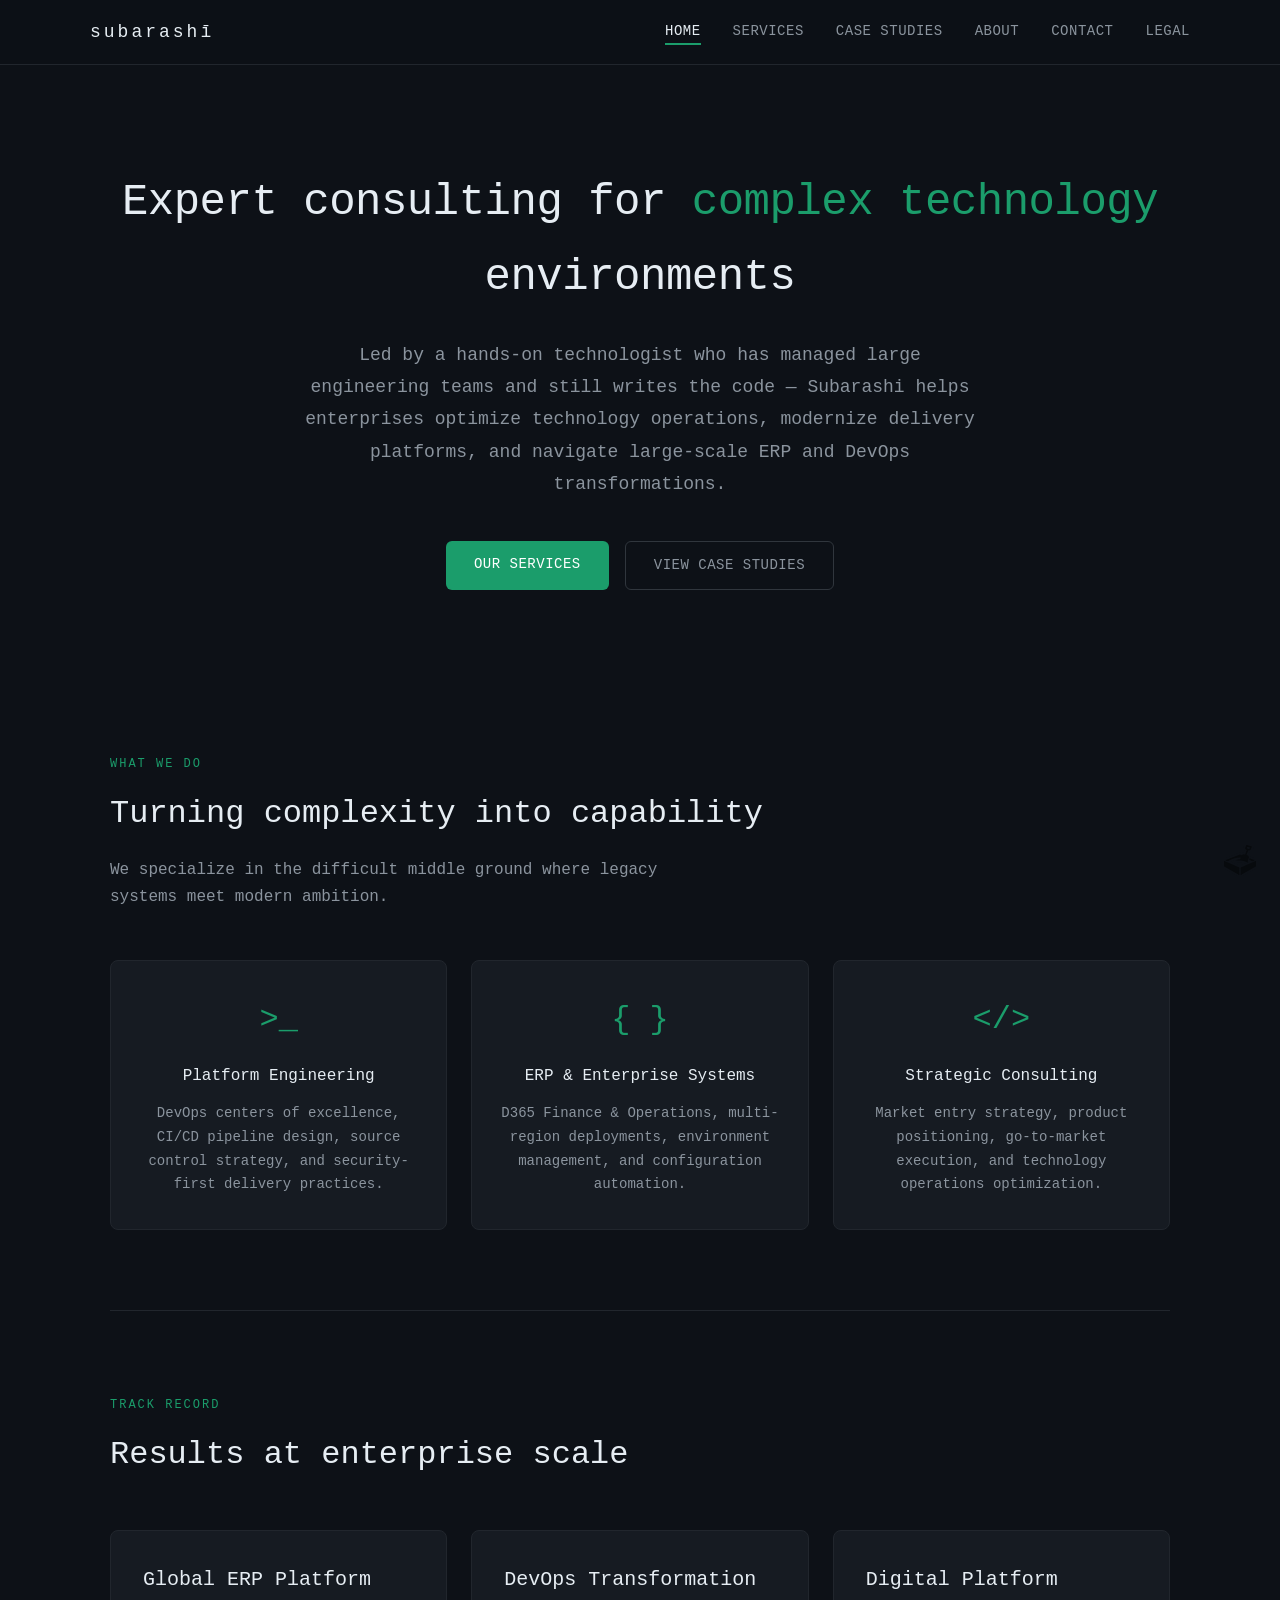
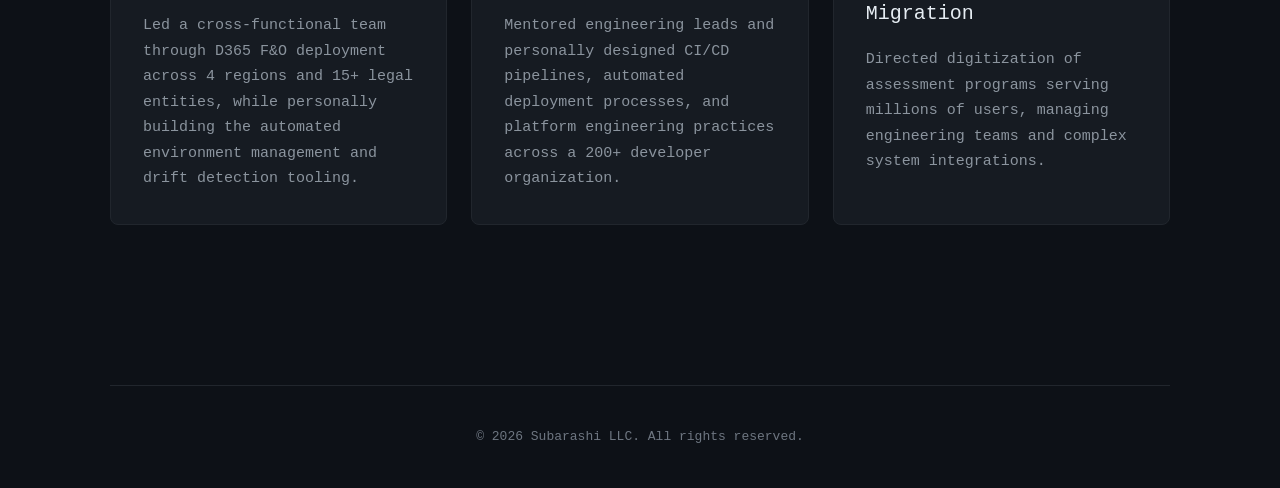
==== index.html @ 3ed447c4 "Replace logo image with text wordmark in nav Logo removed; nav now shows 'subarashī' as a styled tex" ====
<!DOCTYPE html>
<html lang="en">
<head>
    <!-- Google tag (gtag.js) -->
    <script async src="https://www.googletagmanager.com/gtag/js?id=G-M8PHJ1F2ZN"></script>
    <script>
        window.dataLayer = window.dataLayer || [];
        function gtag(){dataLayer.push(arguments);}
        gtag('js', new Date());
        gtag('config', 'G-M8PHJ1F2ZN');
    </script>
    <meta charset="UTF-8">
    <meta name="viewport" content="width=device-width, initial-scale=1.0">
    <title>Subarashi LLC - Technology Consulting</title>
    <link rel="apple-touch-icon" sizes="180x180" href="/apple-touch-icon.png">
    <link rel="icon" type="image/png" sizes="32x32" href="/favicon-32x32.png">
    <link rel="icon" type="image/png" sizes="16x16" href="/favicon-16x16.png">
    <link rel="manifest" href="/site.webmanifest">
    <link rel="stylesheet" href="styles/styles.css">
</head>
<body>
    <nav class="site-nav">
        <div class="nav-inner">
            <a href="index.html" class="nav-logo">subarash&#299;</a>
            <button class="nav-toggle" onclick="document.querySelector('.nav-links').classList.toggle('open')" aria-label="Toggle navigation">&#9776;</button>
            <ul class="nav-links">
                <li><a href="index.html" class="active">Home</a></li>
                <li><a href="services.html">Services</a></li>
                <li><a href="case-studies.html">Case Studies</a></li>
                <li><a href="about.html">About</a></li>
                <li><a href="contact.html">Contact</a></li>
                <li><a href="legal.html">Legal</a></li>
            </ul>
        </div>
    </nav>

    <div class="container">
        <section class="hero">
            <h1>Expert consulting for <span class="accent">complex technology</span> environments</h1>
            <p>Led by a hands-on technologist who has managed large engineering teams and still writes the code &mdash; Subarashi helps enterprises optimize technology operations, modernize delivery platforms, and navigate large-scale ERP and DevOps transformations.</p>
            <div class="hero-cta">
                <a href="services.html" class="btn btn-primary">Our Services</a>
                <a href="case-studies.html" class="btn btn-outline">View Case Studies</a>
            </div>
        </section>

        <section class="section section-divider">
            <div class="section-header">
                <span class="section-label">What We Do</span>
                <h2>Turning complexity into capability</h2>
                <p>We specialize in the difficult middle ground where legacy systems meet modern ambition.</p>
            </div>

            <div class="highlights">
                <div class="highlight-card">
                    <span class="highlight-icon">&gt;_</span>
                    <h3>Platform Engineering</h3>
                    <p>DevOps centers of excellence, CI/CD pipeline design, source control strategy, and security-first delivery practices.</p>
                </div>
                <div class="highlight-card">
                    <span class="highlight-icon">{&nbsp;}</span>
                    <h3>ERP & Enterprise Systems</h3>
                    <p>D365 Finance & Operations, multi-region deployments, environment management, and configuration automation.</p>
                </div>
                <div class="highlight-card">
                    <span class="highlight-icon">&lt;/&gt;</span>
                    <h3>Strategic Consulting</h3>
                    <p>Market entry strategy, product positioning, go-to-market execution, and technology operations optimization.</p>
                </div>
            </div>
        </section>

        <section class="section">
            <div class="section-header">
                <span class="section-label">Track Record</span>
                <h2>Results at enterprise scale</h2>
            </div>

            <div class="card-grid card-grid-3">
                <div class="card">
                    <h3>Global ERP Platform</h3>
                    <p>Led a cross-functional team through D365 F&O deployment across 4 regions and 15+ legal entities, while personally building the automated environment management and drift detection tooling.</p>
                </div>
                <div class="card">
                    <h3>DevOps Transformation</h3>
                    <p>Mentored engineering leads and personally designed CI/CD pipelines, automated deployment processes, and platform engineering practices across a 200+ developer organization.</p>
                </div>
                <div class="card">
                    <h3>Digital Platform Migration</h3>
                    <p>Directed digitization of assessment programs serving millions of users, managing engineering teams and complex system integrations.</p>
                </div>
            </div>
        </section>

        <footer class="site-footer">
            <p>&copy; 2026 Subarashi LLC. All rights reserved.</p>
        </footer>
    </div>

    <a href="sandbox.html" class="sandbox-link">
        <img src="images/sandbox.png" alt="sandbox">
    </a>
</body>
</html>
---- styles/styles.css ----
/* Subarashi LLC - Dark & Modern Theme */

/* ===== Base & Reset ===== */
*, *::before, *::after {
    box-sizing: border-box;
}

body {
    font-family: "Andale Mono", "Courier New", monospace;
    background-color: #0d1117;
    margin: 0;
    padding: 0;
    line-height: 1.7;
    color: #e6edf3;
}

a {
    color: #1B9D6B;
    text-decoration: none;
    transition: color 0.2s;
}

a:hover {
    color: #22b87d;
}

img {
    max-width: 100%;
    height: auto;
}

/* ===== Layout ===== */
.container {
    width: 90%;
    max-width: 1100px;
    margin: 0 auto;
    padding: 0 20px;
}

/* ===== Navigation ===== */
.site-nav {
    position: sticky;
    top: 0;
    z-index: 100;
    background-color: rgba(13, 17, 23, 0.95);
    backdrop-filter: blur(12px);
    border-bottom: 1px solid #21262d;
    padding: 0 20px;
}

.nav-inner {
    max-width: 1100px;
    margin: 0 auto;
    display: flex;
    align-items: center;
    justify-content: space-between;
    height: 64px;
}

.nav-logo {
    font-size: 18px;
    letter-spacing: 3px;
    text-transform: lowercase;
    color: #e6edf3;
    text-decoration: none;
}

.nav-logo:hover {
    color: #1B9D6B;
}

.nav-links {
    display: flex;
    gap: 32px;
    list-style: none;
    margin: 0;
    padding: 0;
}

.nav-links a {
    color: #8b949e;
    font-size: 14px;
    letter-spacing: 0.5px;
    text-transform: uppercase;
    padding: 4px 0;
    border-bottom: 2px solid transparent;
    transition: color 0.2s, border-color 0.2s;
}

.nav-links a:hover,
.nav-links a.active {
    color: #e6edf3;
    border-bottom-color: #1B9D6B;
}

/* Mobile nav toggle */
.nav-toggle {
    display: none;
    background: none;
    border: none;
    color: #e6edf3;
    font-size: 24px;
    cursor: pointer;
    padding: 8px;
}

/* ===== Hero Section ===== */
.hero {
    padding: 100px 0 80px;
    text-align: center;
}

.hero h1 {
    font-size: 44px;
    font-weight: 400;
    margin: 0 0 24px;
    color: #e6edf3;
    letter-spacing: -0.5px;
}

.hero .accent {
    color: #1B9D6B;
}

.hero p {
    font-size: 18px;
    color: #8b949e;
    max-width: 680px;
    margin: 0 auto 40px;
    line-height: 1.8;
}

.hero-cta {
    display: flex;
    gap: 16px;
    justify-content: center;
    flex-wrap: wrap;
}

/* ===== Buttons ===== */
.btn {
    display: inline-block;
    padding: 12px 28px;
    border-radius: 6px;
    font-family: "Andale Mono", "Courier New", monospace;
    font-size: 14px;
    letter-spacing: 0.5px;
    text-transform: uppercase;
    text-decoration: none;
    transition: all 0.2s;
    cursor: pointer;
    border: none;
}

.btn-primary {
    background-color: #1B9D6B;
    color: #fff;
}

.btn-primary:hover {
    background-color: #22b87d;
    color: #fff;
}

.btn-outline {
    background: transparent;
    color: #8b949e;
    border: 1px solid #30363d;
}

.btn-outline:hover {
    color: #e6edf3;
    border-color: #8b949e;
}

/* ===== Section Layout ===== */
.section {
    padding: 80px 0;
}

.section-divider {
    border-bottom: 1px solid #21262d;
}

.section-header {
    margin-bottom: 48px;
}

.section-header h2 {
    font-size: 32px;
    font-weight: 400;
    margin: 0 0 16px;
    color: #e6edf3;
}

.section-header p {
    color: #8b949e;
    font-size: 16px;
    max-width: 600px;
}

.section-label {
    display: inline-block;
    font-size: 12px;
    letter-spacing: 2px;
    text-transform: uppercase;
    color: #1B9D6B;
    margin-bottom: 12px;
}

/* ===== Cards ===== */
.card {
    background-color: #161b22;
    border: 1px solid #21262d;
    border-radius: 8px;
    padding: 32px;
    transition: border-color 0.2s;
}

.card:hover {
    border-color: #30363d;
}

.card h3 {
    font-size: 20px;
    font-weight: 400;
    margin: 0 0 16px;
    color: #e6edf3;
}

.card p {
    color: #8b949e;
    margin: 0;
    font-size: 15px;
}

/* Card grid */
.card-grid {
    display: grid;
    gap: 24px;
}

.card-grid-2 {
    grid-template-columns: repeat(2, 1fr);
}

.card-grid-3 {
    grid-template-columns: repeat(3, 1fr);
}

/* ===== Service Cards ===== */
.service-card {
    background-color: #161b22;
    border: 1px solid #21262d;
    border-radius: 8px;
    padding: 36px;
    margin-bottom: 24px;
    border-left: 3px solid #1B9D6B;
    transition: border-color 0.2s;
}

.service-card:hover {
    border-color: #30363d;
    border-left-color: #22b87d;
}

.service-card h3 {
    font-size: 22px;
    font-weight: 400;
    margin: 0 0 16px;
    color: #e6edf3;
}

.service-card p {
    color: #8b949e;
    margin: 0;
    font-size: 15px;
    line-height: 1.8;
}

/* ===== Case Study Cards ===== */
.case-study {
    background-color: #161b22;
    border: 1px solid #21262d;
    border-radius: 8px;
    padding: 40px;
    margin-bottom: 32px;
}

.case-study-header {
    margin-bottom: 28px;
    padding-bottom: 24px;
    border-bottom: 1px solid #21262d;
}

.case-study-header h3 {
    font-size: 24px;
    font-weight: 400;
    margin: 0 0 8px;
    color: #e6edf3;
}

.case-study-header .industry {
    font-size: 14px;
    color: #1B9D6B;
    letter-spacing: 0.5px;
}

.case-study h4 {
    font-size: 16px;
    font-weight: 400;
    color: #e6edf3;
    margin: 24px 0 12px;
    text-transform: uppercase;
    letter-spacing: 1px;
}

.case-study p {
    color: #8b949e;
    font-size: 15px;
    line-height: 1.8;
    margin: 0 0 16px;
}

.case-study ul {
    color: #8b949e;
    font-size: 15px;
    line-height: 1.8;
    padding-left: 20px;
}

.case-study li {
    margin-bottom: 8px;
}

.metrics-grid {
    display: grid;
    grid-template-columns: repeat(auto-fit, minmax(180px, 1fr));
    gap: 16px;
    margin-top: 24px;
}

.metric {
    background-color: #0d1117;
    border: 1px solid #21262d;
    border-radius: 6px;
    padding: 20px;
    text-align: center;
}

.metric .value {
    display: block;
    font-size: 28px;
    color: #1B9D6B;
    margin-bottom: 4px;
}

.metric .label {
    font-size: 12px;
    color: #8b949e;
    text-transform: uppercase;
    letter-spacing: 1px;
}

/* ===== Highlights (homepage service preview) ===== */
.highlights {
    display: grid;
    grid-template-columns: repeat(3, 1fr);
    gap: 24px;
    margin-top: 48px;
}

.highlight-card {
    background-color: #161b22;
    border: 1px solid #21262d;
    border-radius: 8px;
    padding: 32px 24px;
    text-align: center;
    transition: border-color 0.2s;
}

.highlight-card:hover {
    border-color: #30363d;
}

.highlight-icon {
    font-size: 32px;
    margin-bottom: 16px;
    display: block;
    color: #1B9D6B;
    font-family: monospace;
}

.highlight-card h3 {
    font-size: 16px;
    font-weight: 400;
    color: #e6edf3;
    margin: 0 0 12px;
}

.highlight-card p {
    color: #8b949e;
    font-size: 14px;
    margin: 0;
    line-height: 1.7;
}

/* ===== About / Team ===== */
.team-member {
    background-color: #161b22;
    border: 1px solid #21262d;
    border-radius: 8px;
    padding: 36px;
    margin-bottom: 24px;
}

.team-member h3 {
    font-size: 22px;
    font-weight: 400;
    margin: 0 0 20px;
    color: #e6edf3;
}

.team-member p {
    color: #8b949e;
    font-size: 15px;
    line-height: 1.8;
    margin: 0 0 16px;
}

.team-member p:last-child {
    margin-bottom: 0;
}

.values-grid {
    display: grid;
    grid-template-columns: repeat(2, 1fr);
    gap: 20px;
}

.value-item {
    background-color: #161b22;
    border: 1px solid #21262d;
    border-radius: 8px;
    padding: 24px;
}

.value-item h3 {
    font-size: 16px;
    font-weight: 400;
    color: #1B9D6B;
    margin: 0 0 8px;
}

.value-item p {
    color: #8b949e;
    font-size: 14px;
    margin: 0;
}

/* ===== Contact ===== */
.contact-layout {
    display: grid;
    grid-template-columns: 1fr 1.5fr;
    gap: 40px;
}

.contact-info {
    margin-bottom: 0;
}

.contact-info p {
    color: #8b949e;
    font-size: 15px;
    margin-bottom: 20px;
}

.contact-detail {
    display: flex;
    align-items: center;
    gap: 12px;
    margin-bottom: 16px;
    color: #8b949e;
    font-size: 15px;
}

.contact-detail .label-text {
    color: #e6edf3;
    font-size: 14px;
    text-transform: uppercase;
    letter-spacing: 0.5px;
}

.contact-form {
    background-color: #161b22;
    border: 1px solid #21262d;
    border-radius: 8px;
    padding: 36px;
    border-left: none;
}

.form-group {
    margin-bottom: 20px;
}

label {
    display: block;
    margin-bottom: 6px;
    font-size: 14px;
    color: #8b949e;
    text-transform: uppercase;
    letter-spacing: 0.5px;
}

input, textarea, select {
    width: 100%;
    padding: 12px 14px;
    border: 1px solid #30363d;
    border-radius: 6px;
    font-family: "Andale Mono", "Courier New", monospace;
    font-size: 15px;
    background-color: #0d1117;
    color: #e6edf3;
    transition: border-color 0.2s;
}

input:focus, textarea:focus, select:focus {
    outline: none;
    border-color: #1B9D6B;
}

textarea {
    min-height: 150px;
    resize: vertical;
}

select {
    cursor: pointer;
    appearance: none;
    background-image: url("data:image/svg+xml,%3Csvg xmlns='http://www.w3.org/2000/svg' width='12' height='12' viewBox='0 0 12 12'%3E%3Cpath fill='%238b949e' d='M6 8L1 3h10z'/%3E%3C/svg%3E");
    background-repeat: no-repeat;
    background-position: right 14px center;
}

button[type="submit"] {
    background-color: #1B9D6B;
    color: #fff;
    border: none;
    padding: 14px 32px;
    border-radius: 6px;
    cursor: pointer;
    font-family: "Andale Mono", "Courier New", monospace;
    font-size: 14px;
    letter-spacing: 0.5px;
    text-transform: uppercase;
    transition: background-color 0.2s;
}

button[type="submit"]:hover {
    background-color: #22b87d;
}

button[type="submit"]:disabled {
    opacity: 0.6;
    cursor: not-allowed;
}

#formStatus {
    margin-top: 16px;
    font-size: 14px;
    color: #1B9D6B;
}

/* ===== Legal ===== */
.legal-section {
    margin-bottom: 48px;
}

.legal-section h3 {
    font-size: 16px;
    font-weight: 400;
    color: #e6edf3;
    margin-top: 24px;
}

.legal-section p {
    color: #8b949e;
    font-size: 15px;
}

/* ===== Page Header (non-hero) ===== */
.page-header {
    padding: 60px 0 40px;
    border-bottom: 1px solid #21262d;
    margin-bottom: 48px;
}

.page-header h1 {
    font-size: 36px;
    font-weight: 400;
    margin: 0 0 12px;
    color: #e6edf3;
}

.page-header p {
    color: #8b949e;
    font-size: 16px;
    margin: 0;
    max-width: 600px;
}

/* ===== Footer ===== */
.site-footer {
    border-top: 1px solid #21262d;
    padding: 40px 0;
    margin-top: 80px;
    text-align: center;
}

.site-footer p {
    color: #6e7681;
    font-size: 13px;
    margin: 0;
}

/* ===== Sandbox Link (fixed) ===== */
.sandbox-link {
    position: fixed;
    bottom: 24px;
    right: 24px;
    z-index: 9999;
    width: 32px;
    height: 32px;
    opacity: 0.4;
    transition: opacity 0.2s;
}

.sandbox-link:hover {
    opacity: 0.8;
}

.sandbox-link img {
    width: 100%;
    height: 100%;
    display: block;
}

/* ===== Sandbox Page ===== */
.sandbox-hero {
    text-align: center;
    padding: 80px 0 48px;
}

.sandbox-hero h1 {
    font-size: 36px;
    font-weight: 400;
    margin: 0 0 20px;
}

.sandbox-hero p {
    color: #8b949e;
    max-width: 600px;
    margin: 0 auto;
    font-size: 15px;
}

.project-table {
    width: 100%;
    background-color: #161b22;
    border-radius: 8px;
    border-collapse: collapse;
    border: 1px solid #21262d;
    margin-bottom: 40px;
    overflow: hidden;
}

.project-table th {
    background-color: #1c2128;
    color: #1B9D6B;
    text-align: left;
    padding: 14px 20px;
    font-weight: 400;
    font-size: 12px;
    text-transform: uppercase;
    letter-spacing: 1.5px;
    border-bottom: 1px solid #21262d;
}

.project-table td {
    padding: 14px 20px;
    border-bottom: 1px solid #21262d;
    color: #8b949e;
    font-size: 14px;
}

.project-table tr:last-child td {
    border-bottom: none;
}

.project-table tr:hover td {
    background-color: #1c2128;
}

.project-table td:first-child {
    color: #e6edf3;
}

.project-link {
    color: #1B9D6B;
}

.project-link:hover {
    color: #22b87d;
}

.project-section {
    display: none;
    background-color: #161b22;
    border: 1px solid #21262d;
    padding: 36px;
    border-radius: 8px;
    margin-bottom: 40px;
}

.project-section:target {
    display: block;
}

.project-section h2 {
    font-size: 24px;
    font-weight: 400;
    margin: 0 0 20px;
    padding-bottom: 16px;
    border-bottom: 1px solid #21262d;
    color: #e6edf3;
}

.project-section p {
    color: #8b949e;
    font-size: 15px;
}

.back-to-table {
    display: inline-block;
    margin-top: 20px;
    color: #1B9D6B;
    font-size: 14px;
}

.sandbox-home-link {
    position: fixed;
    bottom: 24px;
    right: 24px;
    z-index: 9999;
    background-color: #161b22;
    border: 1px solid #21262d;
    border-radius: 50%;
    width: 40px;
    height: 40px;
    display: flex;
    justify-content: center;
    align-items: center;
    transition: border-color 0.2s;
}

.sandbox-home-link:hover {
    border-color: #1B9D6B;
}

/* ===== Typography ===== */
h1, h2, h3, h4 {
    font-weight: 400;
}

h2 {
    font-size: 28px;
    margin-top: 0;
    margin-bottom: 20px;
    color: #e6edf3;
}

h3 {
    font-size: 20px;
    margin-top: 24px;
    color: #e6edf3;
}

p {
    margin-bottom: 16px;
}

/* ===== Responsive ===== */
@media (max-width: 768px) {
    .nav-links {
        display: none;
        flex-direction: column;
        position: absolute;
        top: 64px;
        left: 0;
        right: 0;
        background-color: rgba(13, 17, 23, 0.98);
        border-bottom: 1px solid #21262d;
        padding: 16px 24px;
        gap: 0;
    }

    .nav-links.open {
        display: flex;
    }

    .nav-links a {
        padding: 12px 0;
        border-bottom: none;
    }

    .nav-toggle {
        display: block;
    }

    .hero {
        padding: 60px 0 48px;
    }

    .hero h1 {
        font-size: 28px;
    }

    .hero p {
        font-size: 16px;
    }

    .highlights {
        grid-template-columns: 1fr;
    }

    .card-grid-2,
    .card-grid-3 {
        grid-template-columns: 1fr;
    }

    .values-grid {
        grid-template-columns: 1fr;
    }

    .contact-layout {
        grid-template-columns: 1fr;
    }

    .page-header {
        padding: 40px 0 24px;
    }

    .page-header h1 {
        font-size: 28px;
    }

    .metrics-grid {
        grid-template-columns: repeat(2, 1fr);
    }

    .section {
        padding: 48px 0;
    }

    .case-study {
        padding: 24px;
    }
}

@media (max-width: 480px) {
    .metrics-grid {
        grid-template-columns: 1fr;
    }

    .hero-cta {
        flex-direction: column;
        align-items: center;
    }
}
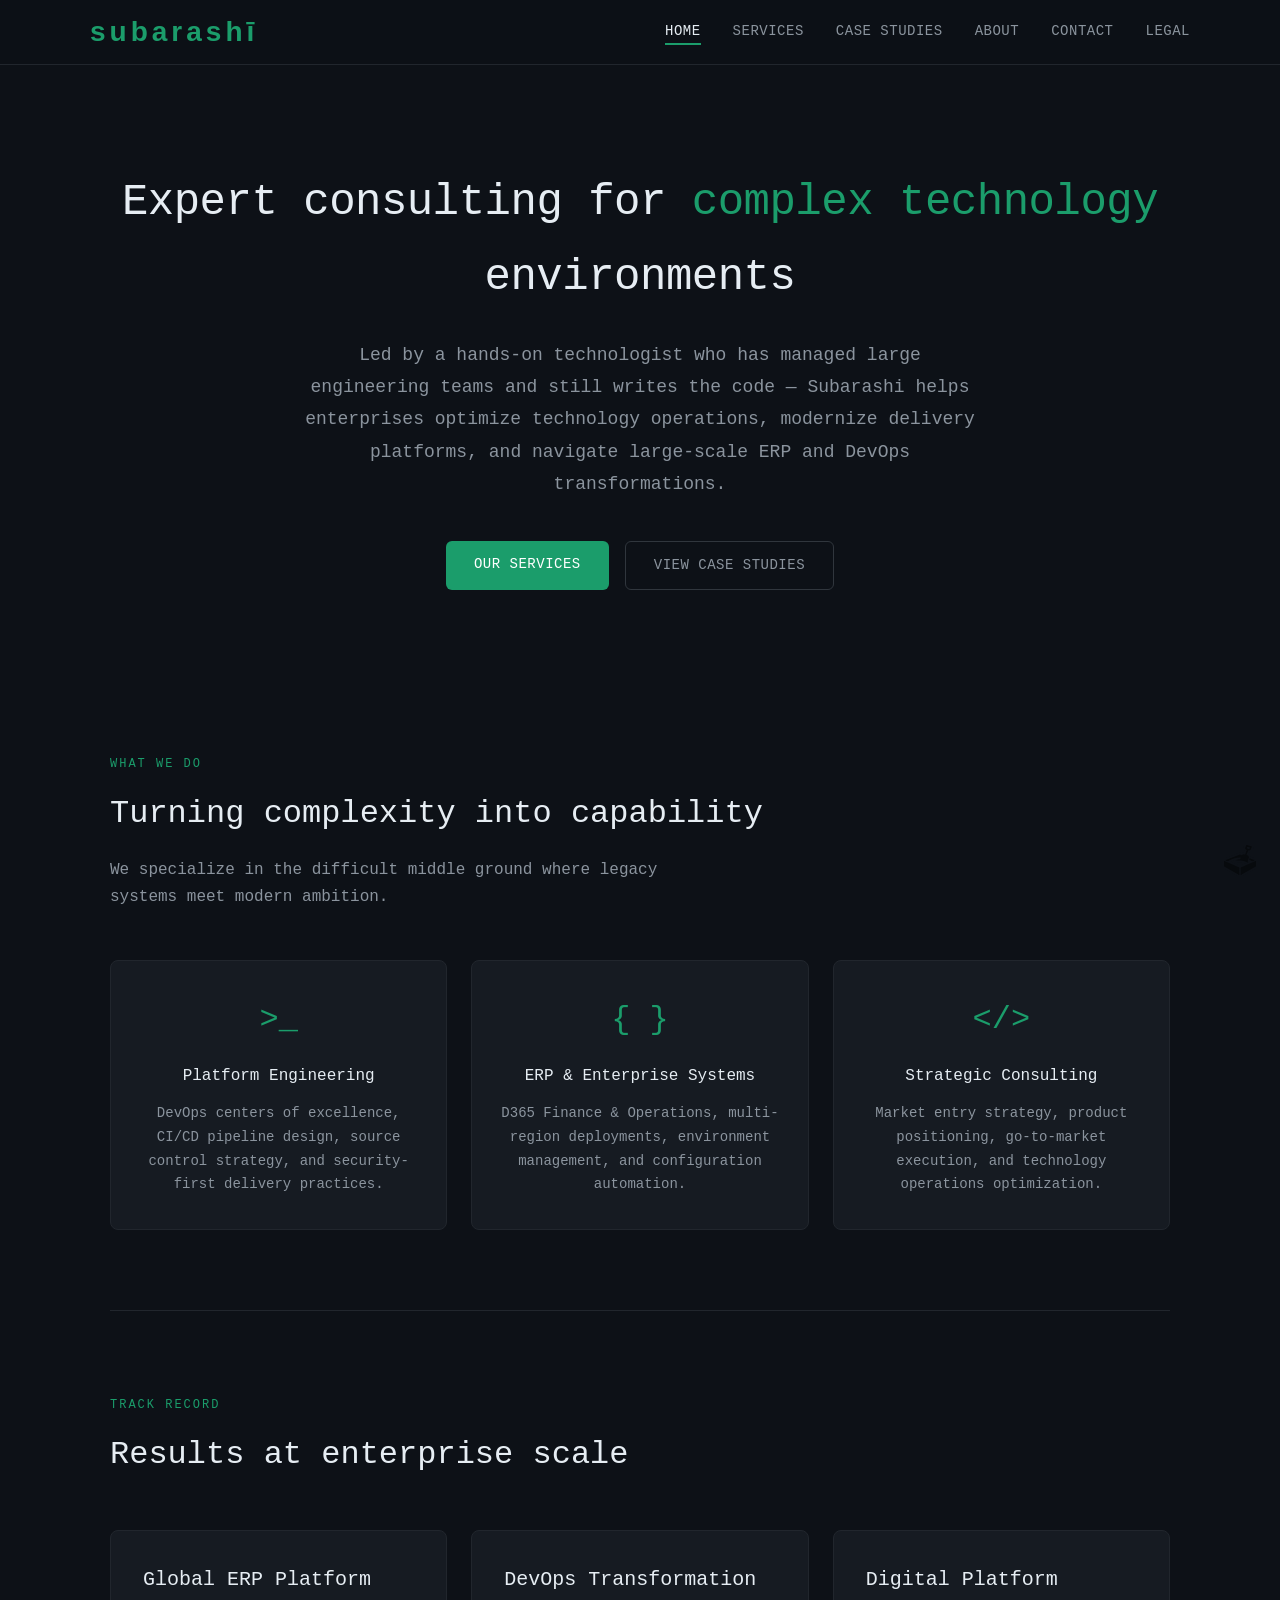
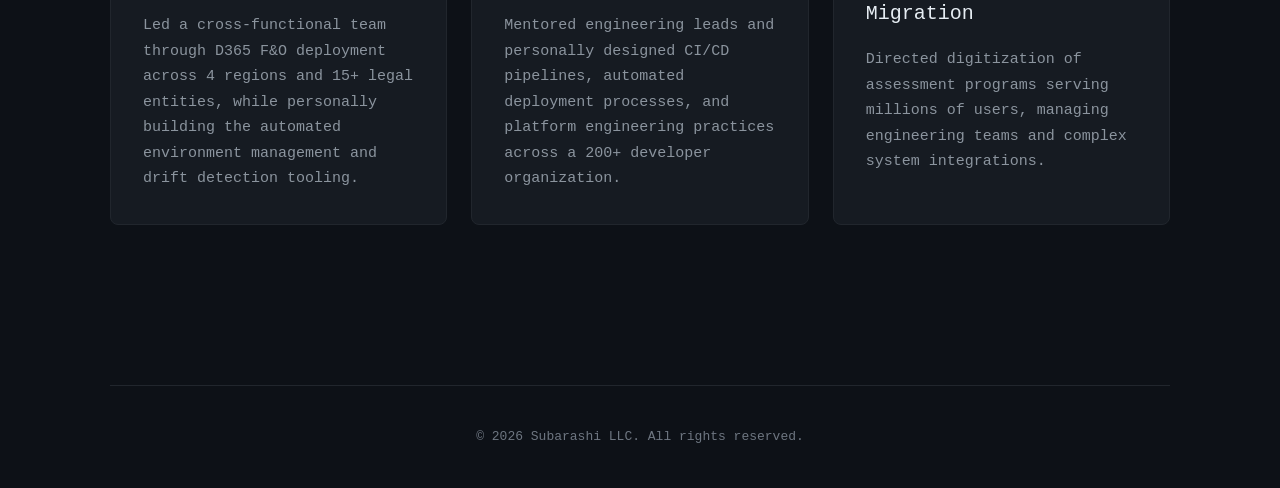
==== commit 4f4f6e2b: "Replace Google Analytics with cookieless GoatCounter analytics and add admin dashboard - Remove gtag" ====
--- a/index.html
+++ b/index.html
@@ -1,14 +1,7 @@
 <!DOCTYPE html>
 <html lang="en">
 <head>
-    <!-- Google tag (gtag.js) -->
-    <script async src="https://www.googletagmanager.com/gtag/js?id=G-M8PHJ1F2ZN"></script>
-    <script>
-        window.dataLayer = window.dataLayer || [];
-        function gtag(){dataLayer.push(arguments);}
-        gtag('js', new Date());
-        gtag('config', 'G-M8PHJ1F2ZN');
-    </script>
+    <script data-goatcounter="https://subarashillc.goatcounter.com/count" async src="//gc.zgo.at/count.js"></script>
     <meta charset="UTF-8">
     <meta name="viewport" content="width=device-width, initial-scale=1.0">
     <title>Subarashi LLC - Technology Consulting</title>
--- a/styles/styles.css
+++ b/styles/styles.css
@@ -1,4 +1,7 @@
 /* Subarashi LLC - Dark & Modern Theme */
+
+/* Satoshi font */
+@import url('https://api.fontshare.com/v2/css?f[]=satoshi@400,500,700&display=swap');
 
 /* ===== Base & Reset ===== */
 *, *::before, *::after {
@@ -58,15 +61,17 @@
 }
 
 .nav-logo {
-    font-size: 18px;
-    letter-spacing: 3px;
+    font-family: 'Satoshi', sans-serif;
+    font-weight: 700;
+    font-size: 28px;
+    letter-spacing: 4px;
     text-transform: lowercase;
-    color: #e6edf3;
+    color: #1B9D6B;
     text-decoration: none;
 }
 
 .nav-logo:hover {
-    color: #1B9D6B;
+    color: #22b87d;
 }
 
 .nav-links {
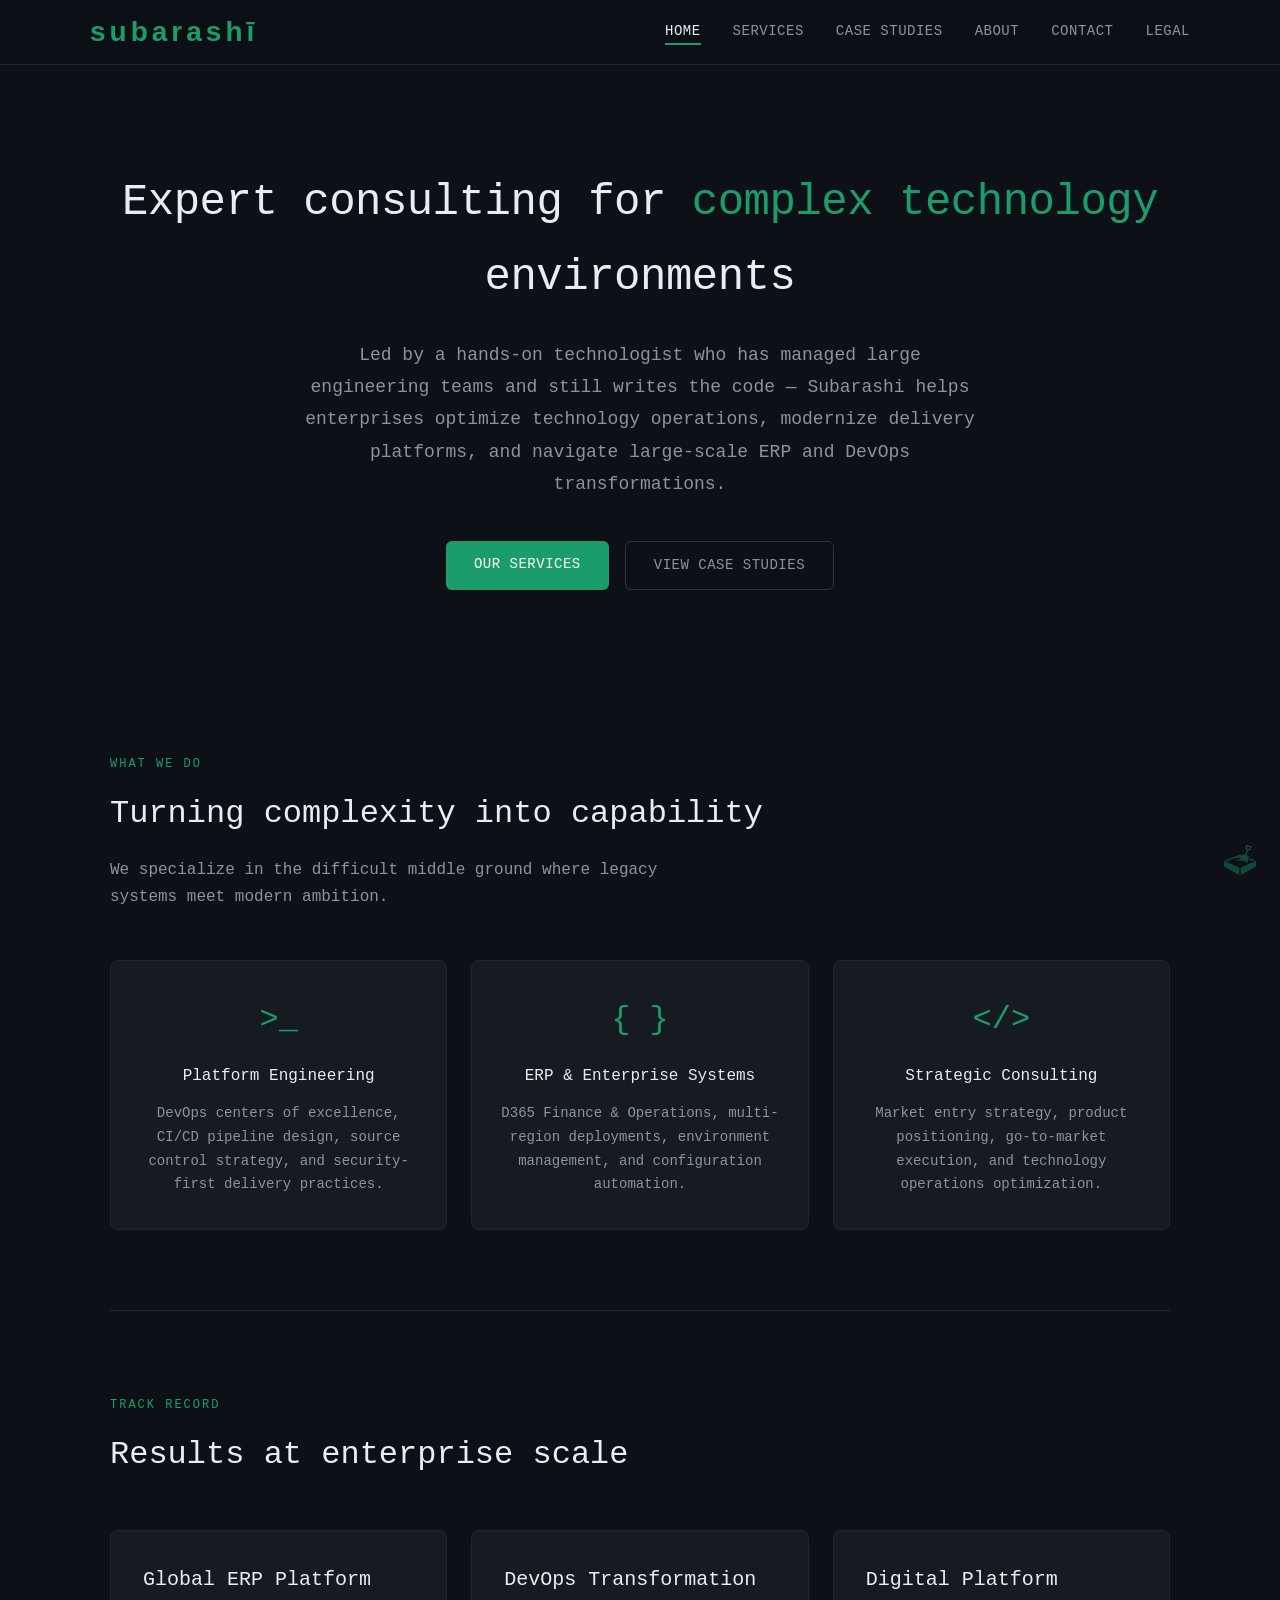
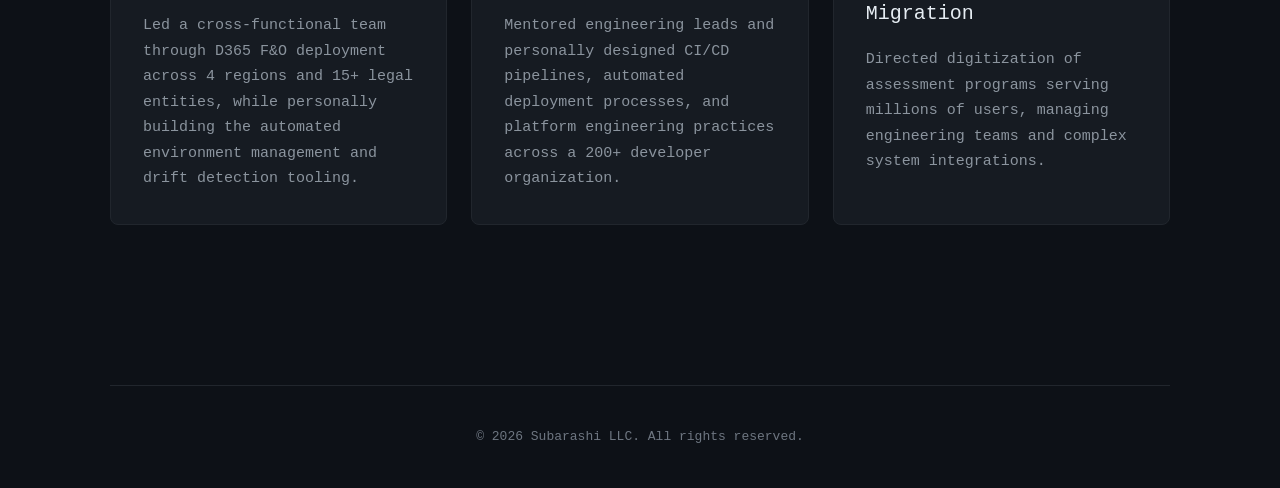
==== commit 289e1848: "Use CSS mask-image for exact #1B9D6B green on floating icons Replaced CSS filter approximation with " ====
--- a/index.html
+++ b/index.html
@@ -90,8 +90,6 @@
         </footer>
     </div>
 
-    <a href="sandbox.html" class="sandbox-link">
-        <img src="images/sandbox.png" alt="sandbox">
-    </a>
+    <a href="sandbox.html" class="sandbox-link" aria-label="Sandbox"></a>
 </body>
 </html>
--- a/styles/styles.css
+++ b/styles/styles.css
@@ -638,16 +638,13 @@
     height: 32px;
     opacity: 0.4;
     transition: opacity 0.2s;
+    background-color: #1B9D6B;
+    -webkit-mask: url(../images/sandbox.png) center/contain no-repeat;
+    mask: url(../images/sandbox.png) center/contain no-repeat;
 }
 
 .sandbox-link:hover {
     opacity: 0.8;
-}
-
-.sandbox-link img {
-    width: 100%;
-    height: 100%;
-    display: block;
 }
 
 /* ===== Sandbox Page ===== */
@@ -757,19 +754,17 @@
     bottom: 24px;
     right: 24px;
     z-index: 9999;
-    background-color: #161b22;
-    border: 1px solid #21262d;
-    border-radius: 50%;
-    width: 40px;
-    height: 40px;
-    display: flex;
-    justify-content: center;
-    align-items: center;
-    transition: border-color 0.2s;
+    width: 32px;
+    height: 32px;
+    opacity: 0.4;
+    transition: opacity 0.2s;
+    background-color: #1B9D6B;
+    -webkit-mask: url(../images/home.png) center/contain no-repeat;
+    mask: url(../images/home.png) center/contain no-repeat;
 }
 
 .sandbox-home-link:hover {
-    border-color: #1B9D6B;
+    opacity: 0.8;
 }
 
 /* ===== Typography ===== */
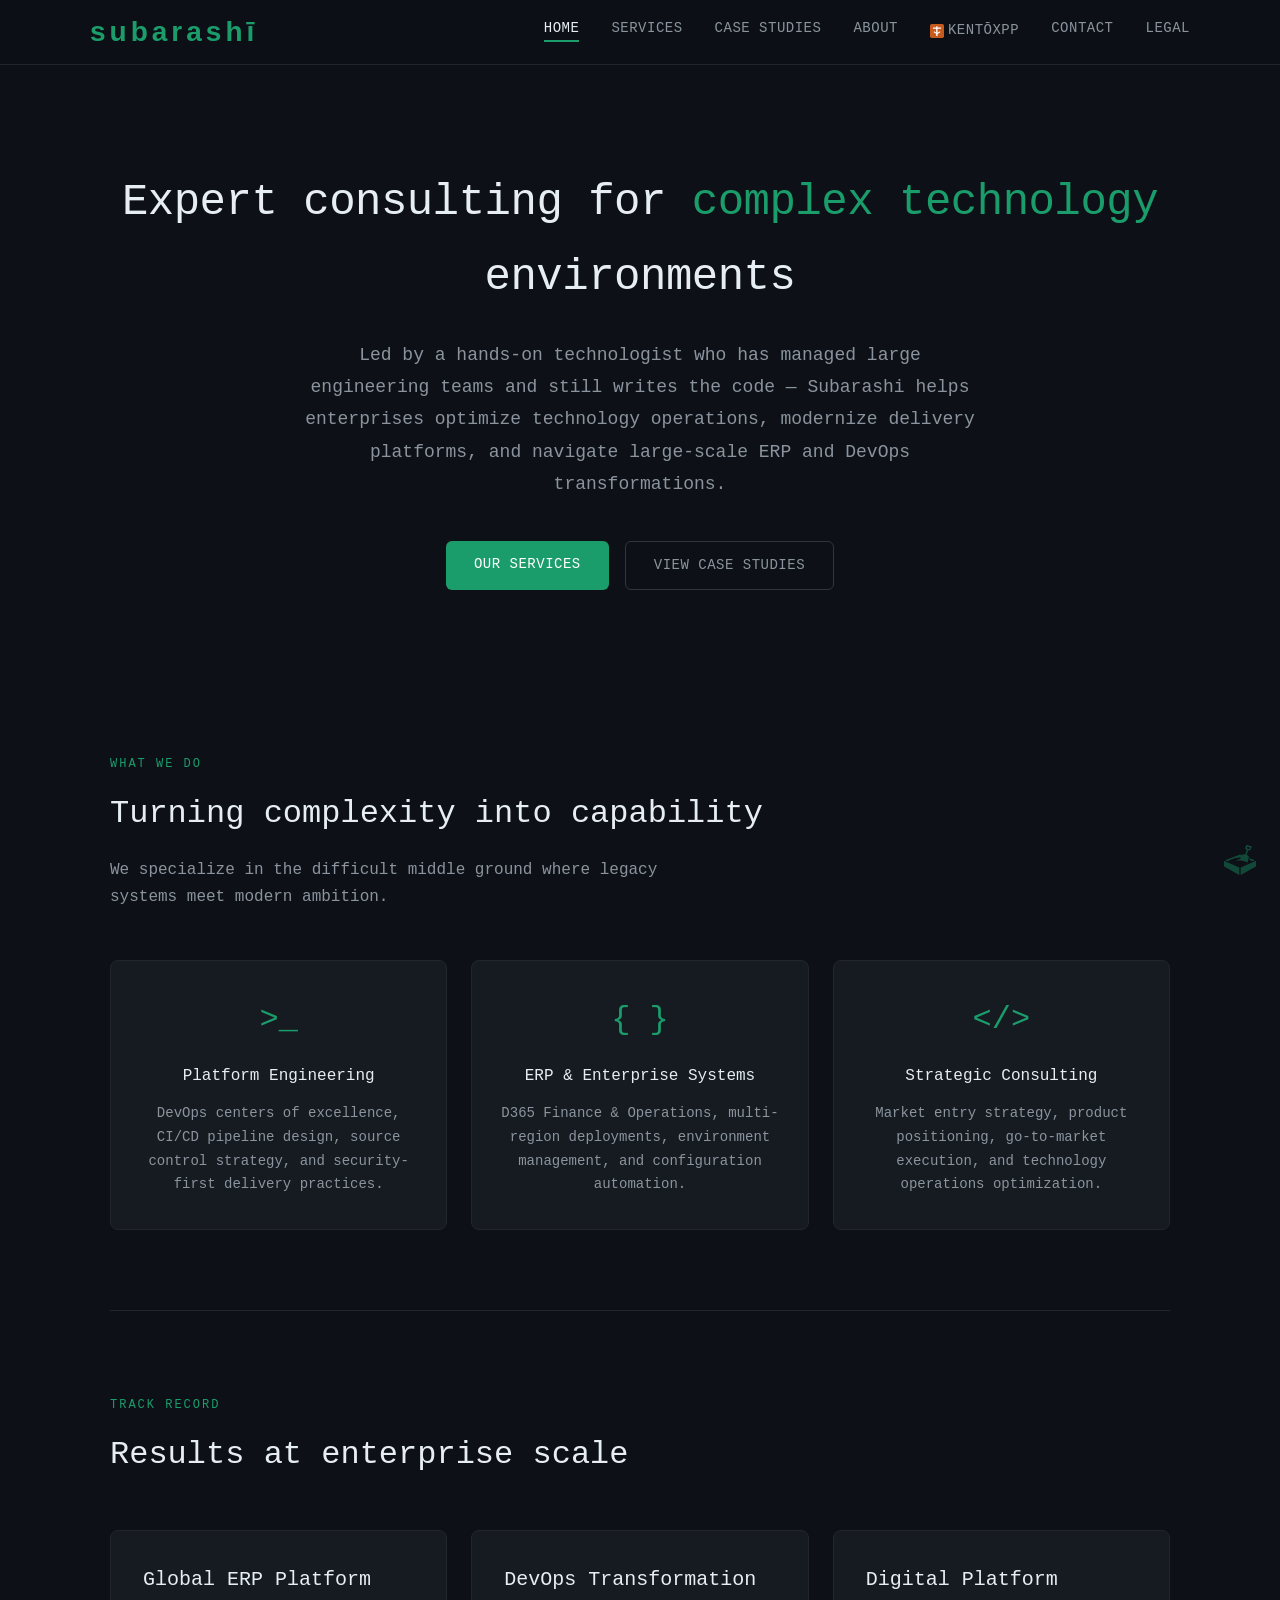
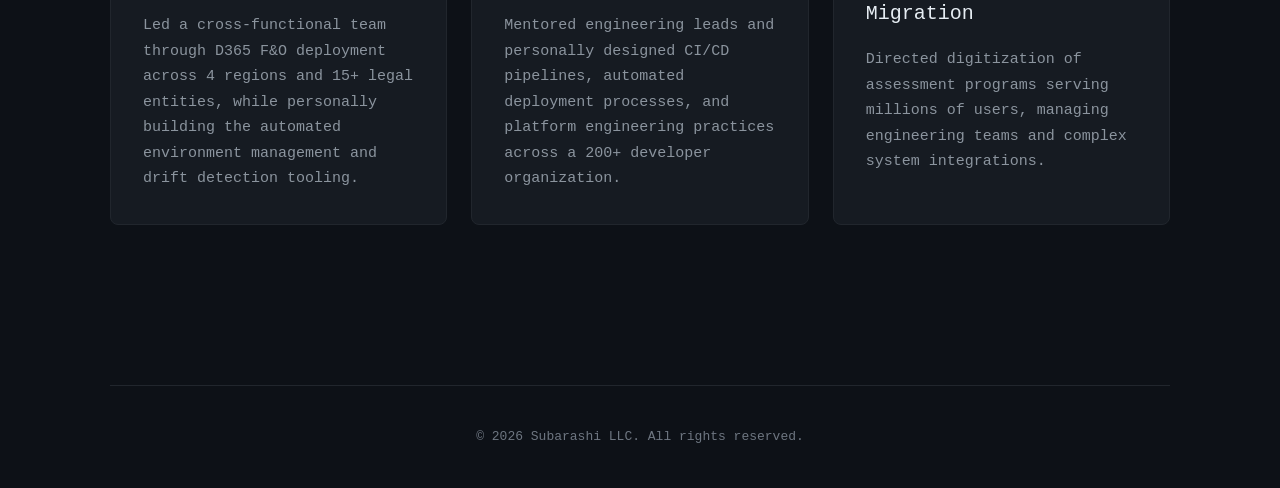
==== commit e855e9a1: "Add KentōXPP product page with nav integration Co-Authored-By: Claude Opus 4.6 <noreply@anthropic.co" ====
--- a/index.html
+++ b/index.html
@@ -21,6 +21,7 @@
                 <li><a href="services.html">Services</a></li>
                 <li><a href="case-studies.html">Case Studies</a></li>
                 <li><a href="about.html">About</a></li>
+                <li><a href="kentoxpp.html" class="nav-product-link"><svg xmlns="http://www.w3.org/2000/svg" width="14" height="14" viewBox="0 0 512 512" style="vertical-align: -1px; margin-right: 4px;"><rect width="512" height="512" rx="66.56" fill="#C75B1E"/><rect x="225.280" y="81.920" width="51.200" height="358.400" rx="10.240" fill="#FFFFFF"/><rect x="107.520" y="128.000" width="296.960" height="46.080" rx="10.240" fill="#FFFFFF"/><rect x="128.000" y="296.960" width="138.240" height="40.960" rx="10.240" fill="#FFFFFF" transform="rotate(32 194.560 317.440)"/><rect x="245.760" y="296.960" width="138.240" height="40.960" rx="10.240" fill="#FFFFFF" transform="rotate(-32 317.440 317.440)"/></svg>Kent&#333;XPP</a></li>
                 <li><a href="contact.html">Contact</a></li>
                 <li><a href="legal.html">Legal</a></li>
             </ul>
--- a/styles/styles.css
+++ b/styles/styles.css
@@ -437,6 +437,33 @@
     margin-bottom: 0;
 }
 
+.linkedin-link {
+    display: inline-flex;
+    align-items: center;
+    gap: 10px;
+    margin-top: 12px;
+    color: #8b949e;
+    text-decoration: none;
+    transition: color 0.2s;
+}
+
+.linkedin-link:hover {
+    color: #1B9D6B;
+}
+
+.linkedin-link svg {
+    width: 24px;
+    height: 24px;
+    flex-shrink: 0;
+}
+
+.linkedin-name {
+    font-family: 'Satoshi', sans-serif;
+    font-weight: 700;
+    font-size: 15px;
+    color: #1B9D6B;
+}
+
 .values-grid {
     display: grid;
     grid-template-columns: repeat(2, 1fr);
@@ -647,16 +674,218 @@
     opacity: 0.8;
 }
 
+/* ===== Sandbox Project Content ===== */
+.project-section figure {
+    margin: 1.5rem 0;
+}
+
+.project-section figure img {
+    max-width: 50%;
+    height: auto;
+    display: block;
+    border-radius: 4px;
+    margin: 0 auto;
+    cursor: zoom-in;
+}
+
+/* ===== Lightbox Overlay ===== */
+.lightbox-overlay {
+    display: none;
+    position: fixed;
+    top: 0;
+    left: 0;
+    width: 100%;
+    height: 100%;
+    background: rgba(0, 0, 0, 0.9);
+    z-index: 10000;
+    justify-content: center;
+    align-items: center;
+    cursor: zoom-out;
+}
+
+.lightbox-overlay.active {
+    display: flex;
+}
+
+.lightbox-overlay img {
+    max-width: 90%;
+    max-height: 90vh;
+    border-radius: 4px;
+}
+
+.lightbox-close {
+    position: fixed;
+    top: 20px;
+    right: 24px;
+    z-index: 10001;
+    color: #8b949e;
+    font-size: 28px;
+    cursor: pointer;
+    background: none;
+    border: none;
+    line-height: 1;
+    transition: color 0.2s;
+}
+
+.lightbox-close:hover {
+    color: #c9d1d9;
+}
+
+#pragotron-master-clock figure img {
+    max-width: 25%;
+}
+
+.project-section figcaption {
+    font-size: 0.85em;
+    color: #8b949e;
+    margin-top: 0.5rem;
+    font-style: italic;
+    text-align: center;
+}
+
+.project-section pre {
+    background: #161b22;
+    border: 1px solid #21262d;
+    padding: 1rem;
+    overflow-x: auto;
+    border-radius: 4px;
+    margin: 1rem 0;
+}
+
+.project-section pre code {
+    font-family: ui-monospace, SFMono-Regular, Menlo, monospace;
+    font-size: 0.85em;
+    color: #c9d1d9;
+}
+
+.project-section ol {
+    padding-left: 1.5rem;
+}
+
+.project-section ol li {
+    margin-bottom: 0.5rem;
+}
+
 /* ===== Sandbox Page ===== */
 .sandbox-hero {
     text-align: center;
     padding: 80px 0 48px;
+    position: relative;
+}
+
+.sand-cloud {
+    position: absolute;
+    top: 55px;
+    left: 50%;
+    transform: translateX(-50%);
+    width: 500px;
+    height: 180px;
+    pointer-events: none;
+}
+
+.sand-particles {
+    position: absolute;
+    width: 4px;
+    height: 4px;
+    top: 50%;
+    left: 50%;
+    border-radius: 50%;
+    background: transparent;
+    box-shadow:
+        /* dense inner cluster */
+        -12px -5px 5px 1px rgba(194, 164, 108, 0.30),
+        8px -12px 6px 2px rgba(210, 180, 120, 0.28),
+        -25px 10px 5px 1px rgba(220, 190, 130, 0.25),
+        20px 8px 7px 2px rgba(194, 164, 108, 0.26),
+        -5px 18px 5px 1px rgba(210, 180, 120, 0.22),
+        35px -5px 6px 2px rgba(194, 164, 108, 0.24),
+        -40px -8px 7px 1px rgba(220, 190, 130, 0.22),
+        15px -22px 5px 2px rgba(194, 164, 108, 0.20),
+        /* mid ring - chunkier */
+        -65px -18px 7px 2px rgba(194, 164, 108, 0.28),
+        -50px 15px 8px 3px rgba(210, 180, 120, 0.24),
+        -80px 5px 6px 2px rgba(220, 190, 130, 0.20),
+        55px -20px 7px 2px rgba(194, 164, 108, 0.26),
+        70px 10px 8px 3px rgba(210, 180, 120, 0.22),
+        45px 22px 6px 2px rgba(194, 164, 108, 0.20),
+        -35px -30px 7px 2px rgba(220, 190, 130, 0.18),
+        30px -28px 6px 1px rgba(194, 164, 108, 0.22),
+        -55px 28px 8px 2px rgba(210, 180, 120, 0.16),
+        60px -32px 7px 2px rgba(194, 164, 108, 0.18),
+        -20px 35px 6px 2px rgba(220, 190, 130, 0.15),
+        /* outer scatter - messy spread */
+        -110px -12px 8px 3px rgba(194, 164, 108, 0.16),
+        -95px 20px 7px 2px rgba(210, 180, 120, 0.14),
+        -130px 8px 9px 3px rgba(194, 164, 108, 0.10),
+        100px -15px 8px 2px rgba(220, 190, 130, 0.16),
+        120px 5px 7px 3px rgba(194, 164, 108, 0.14),
+        85px 25px 9px 2px rgba(210, 180, 120, 0.12),
+        140px -8px 8px 2px rgba(194, 164, 108, 0.08),
+        -140px -5px 7px 2px rgba(210, 180, 120, 0.08),
+        -120px 30px 9px 3px rgba(220, 190, 130, 0.07),
+        110px 30px 8px 2px rgba(194, 164, 108, 0.09),
+        /* stray outliers */
+        -160px 15px 6px 2px rgba(194, 164, 108, 0.06),
+        160px -18px 7px 2px rgba(210, 180, 120, 0.06),
+        -150px -25px 8px 3px rgba(220, 190, 130, 0.05),
+        150px 20px 6px 2px rgba(194, 164, 108, 0.06),
+        -10px -42px 7px 2px rgba(210, 180, 120, 0.08),
+        25px 40px 6px 2px rgba(194, 164, 108, 0.07),
+        -70px -40px 8px 2px rgba(220, 190, 130, 0.08),
+        80px -42px 7px 3px rgba(194, 164, 108, 0.07),
+        -45px 42px 6px 2px rgba(210, 180, 120, 0.06),
+        50px 38px 8px 2px rgba(220, 190, 130, 0.07);
 }
 
 .sandbox-hero h1 {
-    font-size: 36px;
-    font-weight: 400;
+    font-family: 'Satoshi', sans-serif;
+    font-size: 42px;
+    font-weight: 700;
+    color: #1B9D6B;
     margin: 0 0 20px;
+    position: relative;
+    display: inline-block;
+}
+
+.sandbox-hero h1::before {
+    content: '';
+    position: absolute;
+    top: 50%;
+    left: 50%;
+    transform: translate(-50%, -50%);
+    width: 420px;
+    height: 160px;
+    background: radial-gradient(ellipse at center,
+        rgba(194, 164, 108, 0.22) 0%,
+        rgba(194, 164, 108, 0.12) 30%,
+        rgba(194, 164, 108, 0.05) 55%,
+        transparent 75%);
+    border-radius: 50%;
+    z-index: 0;
+    pointer-events: none;
+}
+
+.sandbox-hero h1 span {
+    position: relative;
+    z-index: 1;
+}
+
+.sandbox-hero h1::after {
+    content: '';
+    position: absolute;
+    top: 55%;
+    left: 50%;
+    transform: translate(-50%, -50%);
+    width: 320px;
+    height: 110px;
+    background: radial-gradient(ellipse at center,
+        rgba(210, 180, 120, 0.16) 0%,
+        rgba(210, 180, 120, 0.08) 40%,
+        transparent 70%);
+    border-radius: 50%;
+    z-index: 0;
+    pointer-events: none;
+    filter: blur(2px);
 }
 
 .sandbox-hero p {
@@ -765,6 +994,218 @@
 
 .sandbox-home-link:hover {
     opacity: 0.8;
+}
+
+/* ===== Product Page (KentōXPP) ===== */
+.nav-product-link {
+    display: inline-flex;
+    align-items: center;
+}
+
+.product-hero {
+    padding: 80px 0 60px;
+    text-align: center;
+}
+
+.product-hero-logo {
+    margin-bottom: 20px;
+}
+
+.product-hero h1 {
+    font-family: 'Satoshi', sans-serif;
+    font-size: 48px;
+    font-weight: 700;
+    margin: 0 0 24px;
+    color: #e6edf3;
+    letter-spacing: 2px;
+}
+
+.product-accent {
+    font-weight: 400;
+}
+
+.product-hero p {
+    font-size: 17px;
+    color: #8b949e;
+    max-width: 680px;
+    margin: 0 auto 40px;
+    line-height: 1.8;
+}
+
+.btn-product {
+    background-color: #C75B1E;
+    color: #fff;
+}
+
+.btn-product:hover {
+    background-color: #d96a2d;
+    color: #fff;
+}
+
+/* Flow steps */
+.product-flow {
+    display: flex;
+    flex-direction: column;
+    gap: 24px;
+}
+
+.flow-step {
+    display: flex;
+    gap: 24px;
+    align-items: flex-start;
+    background-color: #161b22;
+    border: 1px solid #21262d;
+    border-radius: 8px;
+    padding: 32px;
+    transition: border-color 0.2s;
+}
+
+.flow-step:hover {
+    border-color: #30363d;
+}
+
+.flow-step-number {
+    flex-shrink: 0;
+    width: 36px;
+    height: 36px;
+    border-radius: 50%;
+    background-color: #C75B1E;
+    color: #fff;
+    font-family: 'Satoshi', sans-serif;
+    font-weight: 700;
+    font-size: 16px;
+    display: flex;
+    align-items: center;
+    justify-content: center;
+    margin-top: 2px;
+}
+
+.flow-step-content h3 {
+    font-size: 18px;
+    font-weight: 400;
+    margin: 0 0 12px;
+    color: #e6edf3;
+}
+
+.flow-step-content p {
+    color: #8b949e;
+    font-size: 15px;
+    margin: 0;
+    line-height: 1.8;
+}
+
+.flow-step-content code {
+    font-family: "Andale Mono", "Courier New", monospace;
+    font-size: 13px;
+    background-color: #0d1117;
+    border: 1px solid #30363d;
+    border-radius: 4px;
+    padding: 2px 6px;
+    color: #C75B1E;
+}
+
+/* Pricing */
+.pricing-grid {
+    display: grid;
+    grid-template-columns: repeat(3, 1fr);
+    gap: 24px;
+    align-items: start;
+}
+
+.pricing-card {
+    background-color: #161b22;
+    border: 1px solid #21262d;
+    border-radius: 8px;
+    padding: 36px;
+    text-align: center;
+    position: relative;
+    transition: border-color 0.2s;
+}
+
+.pricing-card:hover {
+    border-color: #30363d;
+}
+
+.pricing-card-featured {
+    border-color: #C75B1E;
+}
+
+.pricing-card-featured:hover {
+    border-color: #d96a2d;
+}
+
+.pricing-badge {
+    position: absolute;
+    top: -12px;
+    left: 50%;
+    transform: translateX(-50%);
+    background-color: #C75B1E;
+    color: #fff;
+    font-size: 11px;
+    font-weight: 400;
+    letter-spacing: 1px;
+    text-transform: uppercase;
+    padding: 4px 16px;
+    border-radius: 12px;
+    white-space: nowrap;
+}
+
+.pricing-tier {
+    font-family: 'Satoshi', sans-serif;
+    font-size: 20px;
+    font-weight: 700;
+    color: #e6edf3;
+    margin-bottom: 12px;
+}
+
+.pricing-price {
+    font-family: 'Satoshi', sans-serif;
+    font-size: 40px;
+    font-weight: 700;
+    color: #e6edf3;
+    margin-bottom: 4px;
+}
+
+.pricing-unit {
+    font-size: 18px;
+    font-weight: 400;
+    color: #8b949e;
+}
+
+.pricing-period {
+    font-size: 13px;
+    color: #8b949e;
+    margin-bottom: 28px;
+}
+
+.pricing-features {
+    list-style: none;
+    padding: 0;
+    margin: 0 0 28px;
+    text-align: left;
+}
+
+.pricing-features li {
+    font-size: 14px;
+    color: #8b949e;
+    padding: 8px 0;
+    border-bottom: 1px solid #21262d;
+}
+
+.pricing-features li:last-child {
+    border-bottom: none;
+}
+
+.pricing-features li::before {
+    content: "\2713";
+    color: #C75B1E;
+    margin-right: 10px;
+    font-weight: 700;
+}
+
+.pricing-btn {
+    width: 100%;
+    text-align: center;
 }
 
 /* ===== Typography ===== */
@@ -865,6 +1306,21 @@
     .case-study {
         padding: 24px;
     }
+
+    .product-hero h1 {
+        font-size: 32px;
+    }
+
+    .pricing-grid {
+        grid-template-columns: 1fr;
+        max-width: 400px;
+        margin: 0 auto;
+    }
+
+    .flow-step {
+        flex-direction: column;
+        gap: 16px;
+    }
 }
 
 @media (max-width: 480px) {
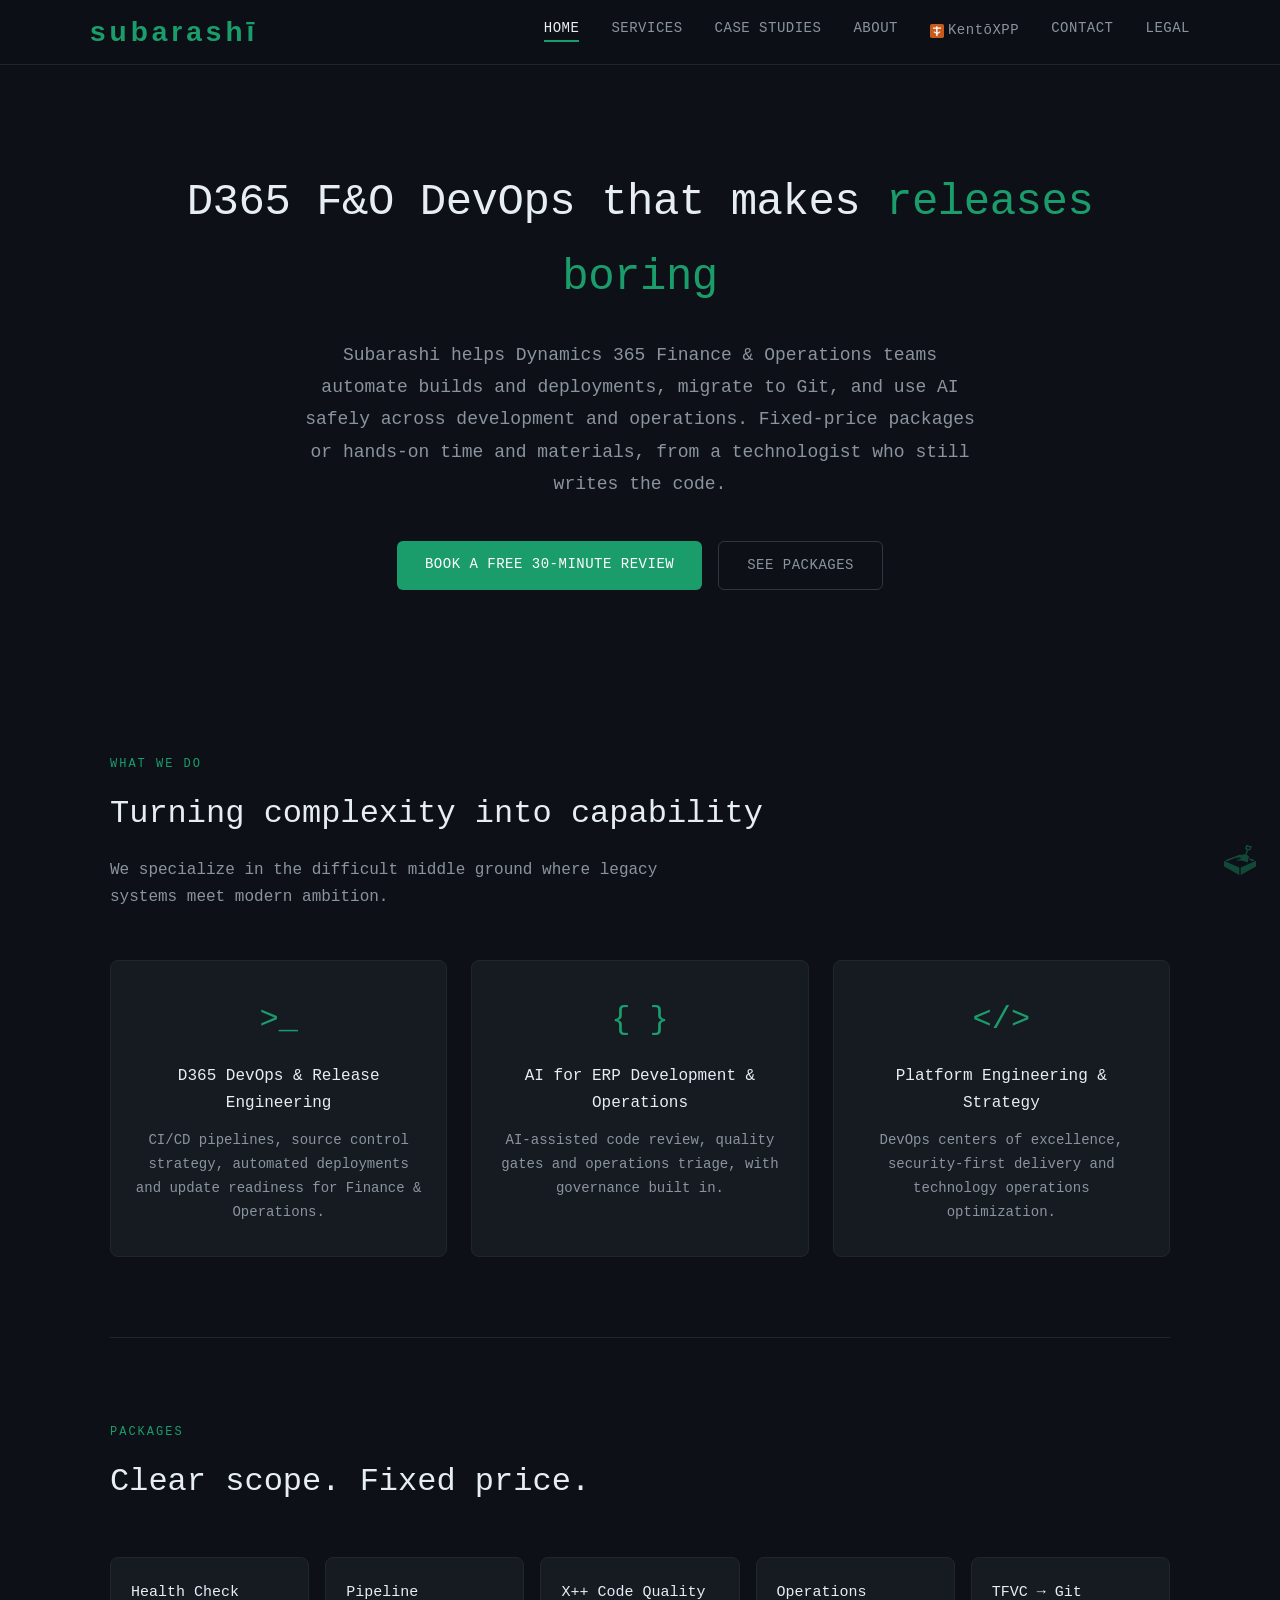
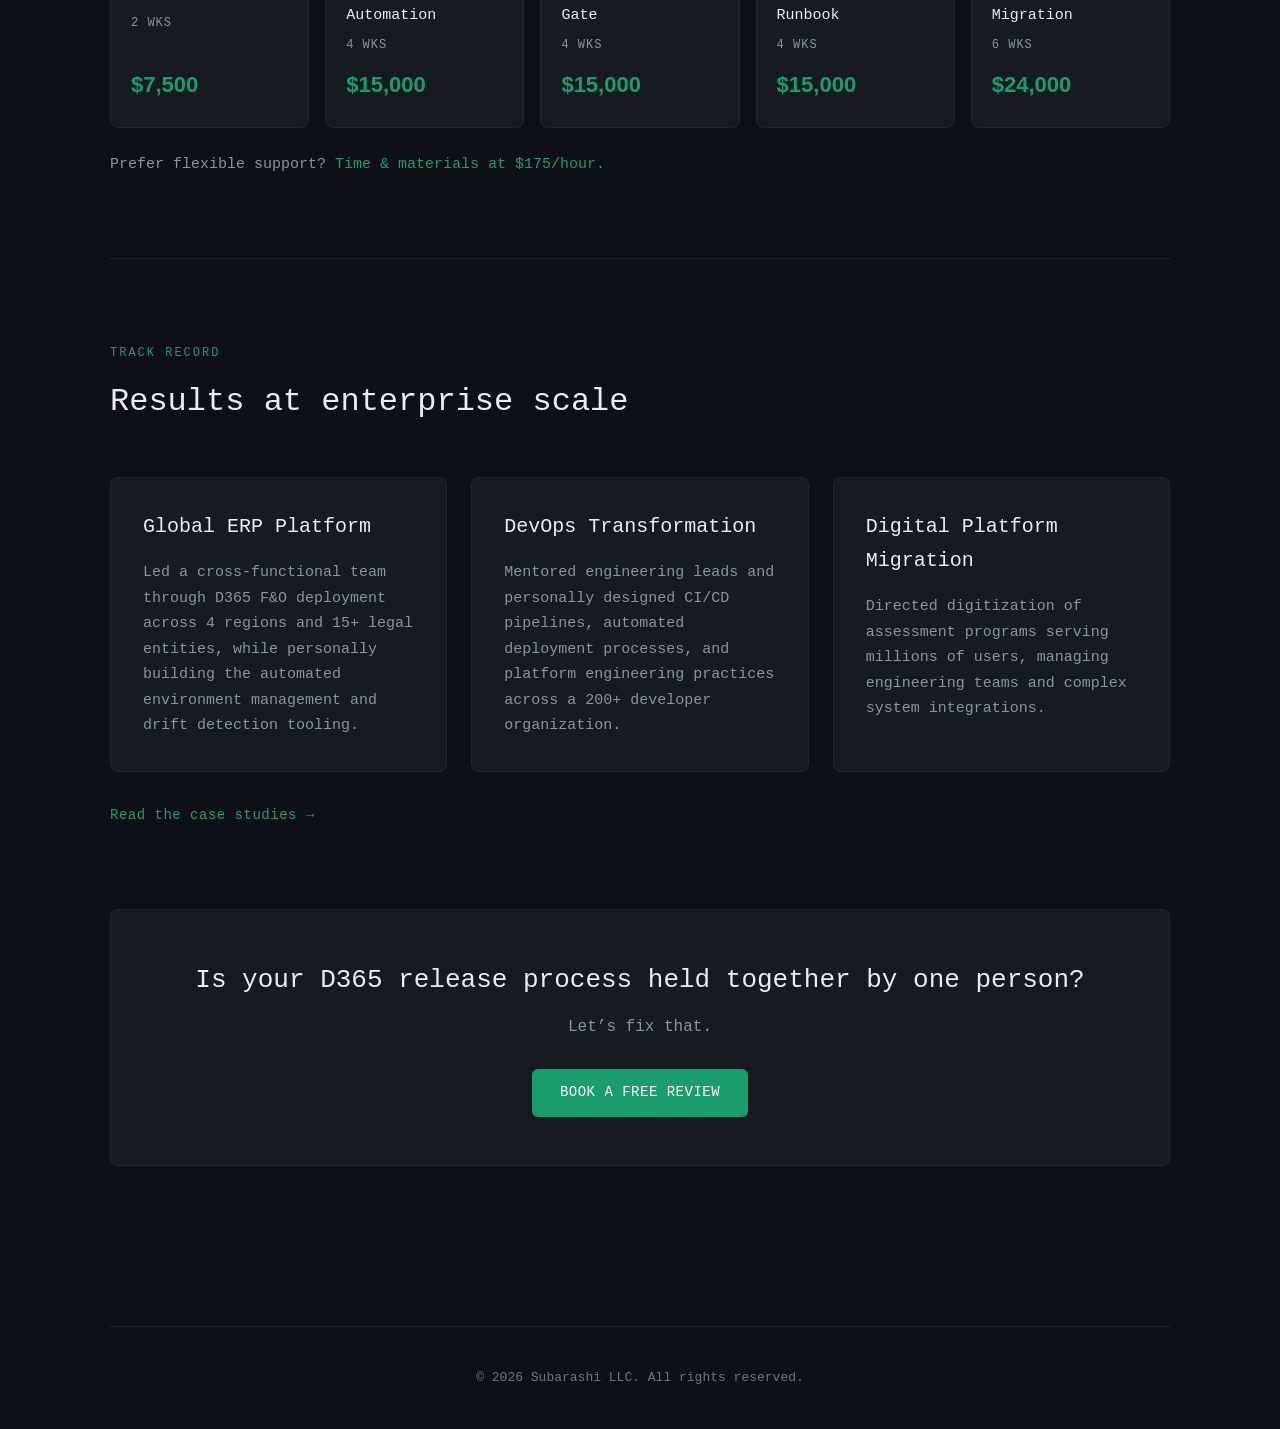
==== commit 281ae3ca: "home: new D365 DevOps hero, packages strip and closing CTA Replace the hero copy and CTAs, retitle t" ====
--- a/index.html
+++ b/index.html
@@ -4,7 +4,7 @@
     <script data-goatcounter="https://subarashillc.goatcounter.com/count" async src="//gc.zgo.at/count.js"></script>
     <meta charset="UTF-8">
     <meta name="viewport" content="width=device-width, initial-scale=1.0">
-    <title>Subarashi LLC - Technology Consulting</title>
+    <title>D365 F&amp;O DevOps &amp; AI Consulting | Subarashi LLC</title>
     <link rel="apple-touch-icon" sizes="180x180" href="/apple-touch-icon.png">
     <link rel="icon" type="image/png" sizes="32x32" href="/favicon-32x32.png">
     <link rel="icon" type="image/png" sizes="16x16" href="/favicon-16x16.png">
@@ -30,11 +30,11 @@
 
     <div class="container">
         <section class="hero">
-            <h1>Expert consulting for <span class="accent">complex technology</span> environments</h1>
-            <p>Led by a hands-on technologist who has managed large engineering teams and still writes the code &mdash; Subarashi helps enterprises optimize technology operations, modernize delivery platforms, and navigate large-scale ERP and DevOps transformations.</p>
+            <h1>D365 F&amp;O DevOps that makes <span class="accent">releases boring</span></h1>
+            <p>Subarashi helps Dynamics 365 Finance &amp; Operations teams automate builds and deployments, migrate to Git, and use AI safely across development and operations. Fixed-price packages or hands-on time and materials, from a technologist who still writes the code.</p>
             <div class="hero-cta">
-                <a href="services.html" class="btn btn-primary">Our Services</a>
-                <a href="case-studies.html" class="btn btn-outline">View Case Studies</a>
+                <a href="contact.html?subject=consultation" class="btn btn-primary">Book a free 30-minute review</a>
+                <a href="services.html#packages" class="btn btn-outline">See packages</a>
             </div>
         </section>
 
@@ -48,20 +48,56 @@
             <div class="highlights">
                 <div class="highlight-card">
                     <span class="highlight-icon">&gt;_</span>
-                    <h3>Platform Engineering</h3>
-                    <p>DevOps centers of excellence, CI/CD pipeline design, source control strategy, and security-first delivery practices.</p>
+                    <h3>D365 DevOps &amp; Release Engineering</h3>
+                    <p>CI/CD pipelines, source control strategy, automated deployments and update readiness for Finance &amp; Operations.</p>
                 </div>
                 <div class="highlight-card">
                     <span class="highlight-icon">{&nbsp;}</span>
-                    <h3>ERP & Enterprise Systems</h3>
-                    <p>D365 Finance & Operations, multi-region deployments, environment management, and configuration automation.</p>
+                    <h3>AI for ERP Development &amp; Operations</h3>
+                    <p>AI-assisted code review, quality gates and operations triage, with governance built in.</p>
                 </div>
                 <div class="highlight-card">
                     <span class="highlight-icon">&lt;/&gt;</span>
-                    <h3>Strategic Consulting</h3>
-                    <p>Market entry strategy, product positioning, go-to-market execution, and technology operations optimization.</p>
+                    <h3>Platform Engineering &amp; Strategy</h3>
+                    <p>DevOps centers of excellence, security-first delivery and technology operations optimization.</p>
                 </div>
             </div>
+        </section>
+
+        <!-- Packages -->
+        <section class="section section-divider">
+            <div class="section-header">
+                <span class="section-label">Packages</span>
+                <h2>Clear scope. Fixed price.</h2>
+            </div>
+            <div class="package-strip">
+                <a href="services.html#health-check" class="card package-mini">
+                    <h3>Health Check</h3>
+                    <div class="package-meta">2 wks</div>
+                    <span class="package-price" data-package="health-check">$7,500</span>
+                </a>
+                <a href="services.html#pipeline-automation" class="card package-mini">
+                    <h3>Pipeline Automation</h3>
+                    <div class="package-meta">4 wks</div>
+                    <span class="package-price" data-package="pipeline-automation">$15,000</span>
+                </a>
+                <a href="services.html#code-quality-gate" class="card package-mini">
+                    <h3>X++ Code Quality Gate</h3>
+                    <div class="package-meta">4 wks</div>
+                    <span class="package-price" data-package="code-quality-gate">$15,000</span>
+                </a>
+                <a href="services.html#operations-runbook" class="card package-mini">
+                    <h3>Operations Runbook</h3>
+                    <div class="package-meta">4 wks</div>
+                    <span class="package-price" data-package="operations-runbook">$15,000</span>
+                </a>
+                <a href="services.html#git-migration" class="card package-mini">
+                    <h3>TFVC &rarr; Git Migration</h3>
+                    <div class="package-meta">6 wks</div>
+                    <span class="package-price" data-package="git-migration">$24,000</span>
+                </a>
+            </div>
+            <p class="section-footnote">Prefer flexible support? <a href="services.html#time-and-materials">Time &amp; materials at <span class="package-price-inline" data-package="time-and-materials">$175/hour</span>.</a></p>
         </section>
 
         <section class="section">
@@ -84,6 +120,16 @@
                     <p>Directed digitization of assessment programs serving millions of users, managing engineering teams and complex system integrations.</p>
                 </div>
             </div>
+            <a href="case-studies.html" class="section-link">Read the case studies &rarr;</a>
+        </section>
+
+        <!-- Closing CTA -->
+        <section class="section" style="padding-top: 0;">
+            <div class="cta-band">
+                <h2>Is your D365 release process held together by one person?</h2>
+                <p>Let&rsquo;s fix that.</p>
+                <a href="contact.html?subject=consultation" class="btn btn-primary">Book a free review</a>
+            </div>
         </section>
 
         <footer class="site-footer">
--- a/styles/styles.css
+++ b/styles/styles.css
@@ -1000,6 +1000,7 @@
 .nav-product-link {
     display: inline-flex;
     align-items: center;
+    text-transform: none !important;
 }
 
 .product-hero {
@@ -1333,3 +1334,309 @@
         align-items: center;
     }
 }
+
+/* ===== Services: packages, steps, compare, FAQ, CTA band ===== */
+.page-header .hero-cta {
+    justify-content: flex-start;
+    margin-top: 28px;
+}
+
+.package-grid {
+    display: grid;
+    grid-template-columns: repeat(auto-fill, minmax(320px, 1fr));
+    gap: 24px;
+    align-items: stretch;
+}
+
+.package-card {
+    text-align: left;
+    display: flex;
+    flex-direction: column;
+    scroll-margin-top: 88px;
+}
+
+.package-card-featured {
+    border-color: #1B9D6B;
+}
+
+.package-card-featured:hover {
+    border-color: #22b87d;
+}
+
+.package-card .pricing-badge {
+    background-color: #1B9D6B;
+}
+
+.package-card .pricing-tier {
+    font-size: 18px;
+    margin: 0 0 8px;
+    line-height: 1.4;
+}
+
+.package-meta {
+    font-size: 12px;
+    color: #8b949e;
+    letter-spacing: 1px;
+    text-transform: uppercase;
+    margin-bottom: 12px;
+}
+
+.package-price {
+    display: block;
+    font-family: 'Satoshi', sans-serif;
+    font-size: 30px;
+    font-weight: 700;
+    color: #1B9D6B;
+    margin-bottom: 16px;
+}
+
+.package-price .pricing-unit {
+    font-size: 16px;
+}
+
+.package-summary {
+    color: #8b949e;
+    font-size: 15px;
+    line-height: 1.7;
+    margin: 0 0 20px;
+}
+
+.package-list-label {
+    font-size: 12px;
+    font-weight: 400;
+    color: #e6edf3;
+    text-transform: uppercase;
+    letter-spacing: 1px;
+    margin: 0 0 4px;
+}
+
+.package-card .pricing-features {
+    margin-bottom: 16px;
+}
+
+.package-card .pricing-features li::before {
+    color: #1B9D6B;
+}
+
+.package-excludes {
+    font-size: 13px;
+    color: #6e7681;
+    line-height: 1.6;
+    margin: 0 0 24px;
+}
+
+.package-excludes strong {
+    font-weight: 400;
+    color: #8b949e;
+}
+
+.package-card .btn {
+    margin-top: auto;
+}
+
+.package-note {
+    font-size: 13px;
+    color: #8b949e;
+    margin: 12px 0 0;
+}
+
+.package-footnote {
+    color: #8b949e;
+    font-size: 15px;
+    margin: 32px 0 0;
+}
+
+/* Green numbered steps (site accent, not product accent) */
+.flow-primary .flow-step-number {
+    background-color: #1B9D6B;
+}
+
+/* Compare table */
+.table-scroll {
+    overflow-x: auto;
+    -webkit-overflow-scrolling: touch;
+}
+
+.compare-table th:first-child,
+.compare-table td:first-child {
+    width: 22%;
+    white-space: nowrap;
+}
+
+/* FAQ */
+.faq-list {
+    display: flex;
+    flex-direction: column;
+    gap: 12px;
+}
+
+.faq-item {
+    background-color: #161b22;
+    border: 1px solid #21262d;
+    border-radius: 8px;
+    padding: 0 24px;
+    transition: border-color 0.2s;
+}
+
+.faq-item:hover,
+.faq-item[open] {
+    border-color: #30363d;
+}
+
+.faq-item summary {
+    cursor: pointer;
+    list-style: none;
+    padding: 20px 0;
+    font-size: 16px;
+    color: #e6edf3;
+    display: flex;
+    justify-content: space-between;
+    align-items: center;
+    gap: 16px;
+}
+
+.faq-item summary::-webkit-details-marker {
+    display: none;
+}
+
+.faq-item summary::after {
+    content: "+";
+    color: #1B9D6B;
+    font-size: 20px;
+    flex-shrink: 0;
+}
+
+.faq-item[open] summary::after {
+    content: "\2212";
+}
+
+.faq-item summary:focus-visible {
+    outline: 2px solid #1B9D6B;
+    outline-offset: 4px;
+    border-radius: 4px;
+}
+
+.faq-item p {
+    color: #8b949e;
+    font-size: 15px;
+    line-height: 1.8;
+    margin: 0;
+    padding: 0 0 20px;
+}
+
+/* Compact two-column list */
+.compact-list {
+    display: grid;
+    grid-template-columns: repeat(2, 1fr);
+    gap: 12px 32px;
+    list-style: none;
+    padding: 0;
+    margin: 0;
+}
+
+.compact-list li {
+    color: #8b949e;
+    font-size: 15px;
+    padding-left: 20px;
+    position: relative;
+}
+
+.compact-list li::before {
+    content: "\2013";
+    color: #1B9D6B;
+    position: absolute;
+    left: 0;
+}
+
+/* CTA band */
+.cta-band {
+    background-color: #161b22;
+    border: 1px solid #21262d;
+    border-radius: 8px;
+    padding: 48px 32px;
+    text-align: center;
+}
+
+.cta-band h2 {
+    font-size: 26px;
+    margin: 0 0 12px;
+}
+
+.cta-band p {
+    color: #8b949e;
+    font-size: 16px;
+    margin: 0 0 28px;
+}
+
+@media (max-width: 768px) {
+    .compact-list {
+        grid-template-columns: 1fr;
+    }
+
+    .cta-band {
+        padding: 36px 20px;
+    }
+
+    .cta-band h2 {
+        font-size: 22px;
+    }
+}
+
+.sr-only {
+    position: absolute;
+    width: 1px;
+    height: 1px;
+    padding: 0;
+    margin: -1px;
+    overflow: hidden;
+    clip: rect(0, 0, 0, 0);
+    white-space: nowrap;
+    border: 0;
+}
+
+/* ===== Homepage package strip ===== */
+.package-strip {
+    display: grid;
+    grid-template-columns: repeat(auto-fill, minmax(190px, 1fr));
+    gap: 16px;
+}
+
+.package-mini {
+    display: flex;
+    flex-direction: column;
+    padding: 24px 20px;
+    color: inherit;
+}
+
+.package-mini:hover {
+    color: inherit;
+    border-color: #1B9D6B;
+}
+
+.package-mini h3 {
+    font-size: 15px;
+    margin: 0 0 8px;
+    line-height: 1.5;
+}
+
+.package-mini .package-meta {
+    margin-bottom: 10px;
+}
+
+.package-mini .package-price {
+    font-size: 22px;
+    margin: auto 0 0;
+}
+
+.section-footnote {
+    color: #8b949e;
+    font-size: 15px;
+    margin: 24px 0 0;
+}
+
+.section-link {
+    display: inline-block;
+    margin-top: 32px;
+    font-size: 14px;
+    letter-spacing: 0.5px;
+}
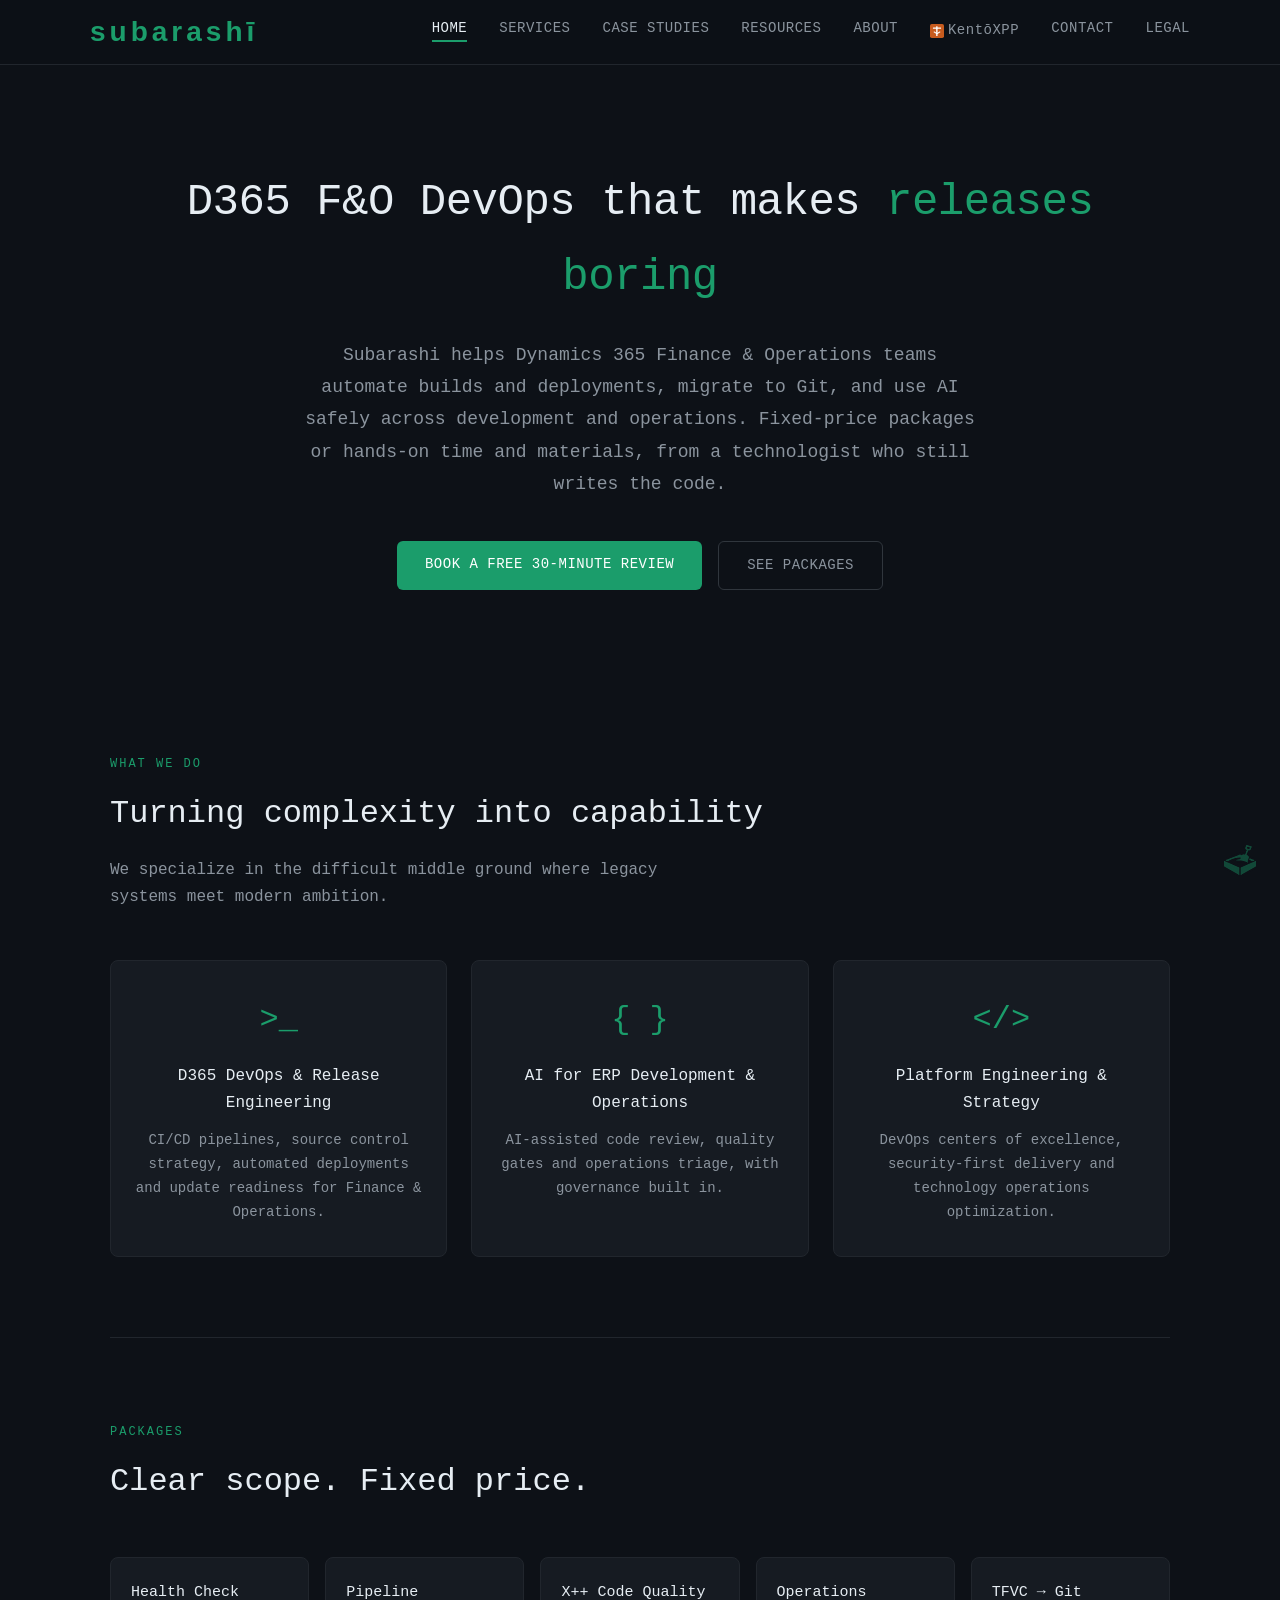
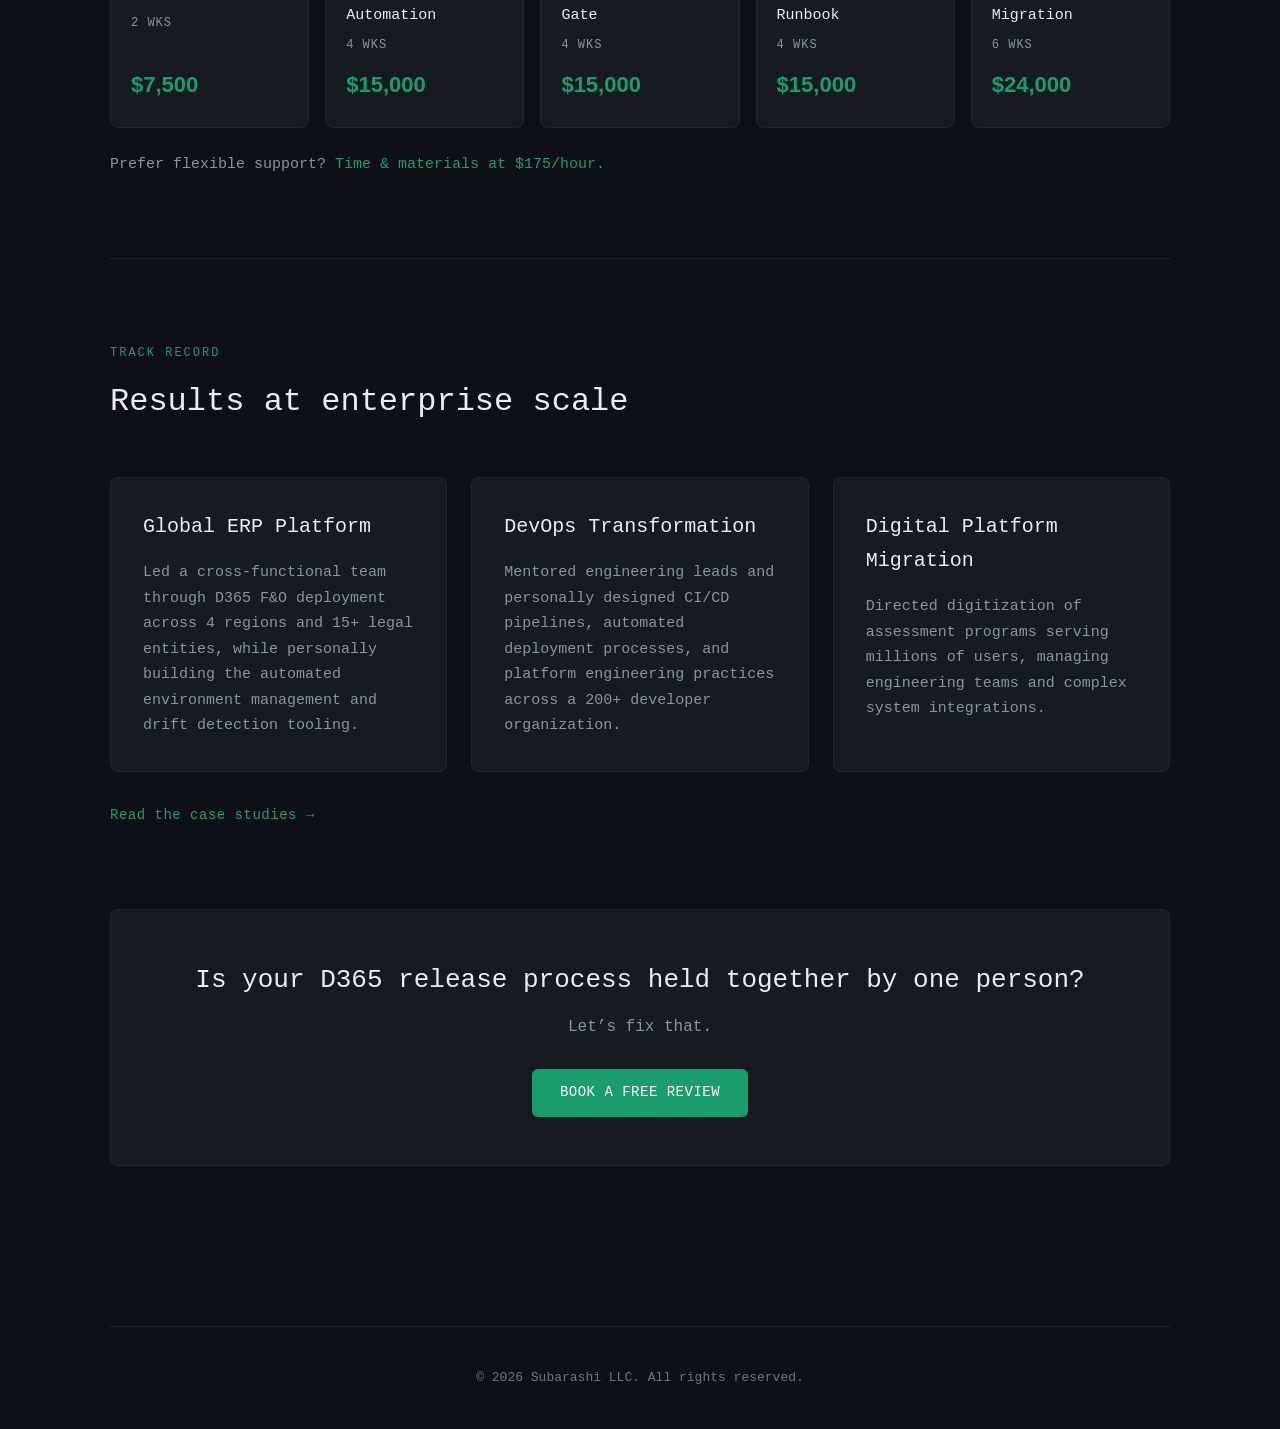
==== commit 7cd53e1e: "resources: add free D365 DevOps resources page and nav link New resources.html hub seeded with two p" ====
--- a/index.html
+++ b/index.html
@@ -20,6 +20,7 @@
                 <li><a href="index.html" class="active">Home</a></li>
                 <li><a href="services.html">Services</a></li>
                 <li><a href="case-studies.html">Case Studies</a></li>
+                <li><a href="resources.html">Resources</a></li>
                 <li><a href="about.html">About</a></li>
                 <li><a href="kentoxpp.html" class="nav-product-link"><svg xmlns="http://www.w3.org/2000/svg" width="14" height="14" viewBox="0 0 512 512" style="vertical-align: -1px; margin-right: 4px;"><rect width="512" height="512" rx="66.56" fill="#C75B1E"/><rect x="225.280" y="81.920" width="51.200" height="358.400" rx="10.240" fill="#FFFFFF"/><rect x="107.520" y="128.000" width="296.960" height="46.080" rx="10.240" fill="#FFFFFF"/><rect x="128.000" y="296.960" width="138.240" height="40.960" rx="10.240" fill="#FFFFFF" transform="rotate(32 194.560 317.440)"/><rect x="245.760" y="296.960" width="138.240" height="40.960" rx="10.240" fill="#FFFFFF" transform="rotate(-32 317.440 317.440)"/></svg>Kent&#333;XPP</a></li>
                 <li><a href="contact.html">Contact</a></li>
--- a/styles/styles.css
+++ b/styles/styles.css
@@ -1640,3 +1640,57 @@
     font-size: 14px;
     letter-spacing: 0.5px;
 }
+
+/* ===== Contact additions ===== */
+.label-optional {
+    text-transform: none;
+    letter-spacing: 0;
+    color: #6e7681;
+}
+
+.form-footnote {
+    color: #8b949e;
+    font-size: 14px;
+    margin: 20px 0 0;
+}
+
+/* ===== Badge ===== */
+.badge {
+    display: inline-block;
+    border: 1px solid #1B9D6B;
+    color: #1B9D6B;
+    font-size: 11px;
+    letter-spacing: 1px;
+    text-transform: uppercase;
+    padding: 4px 12px;
+    border-radius: 12px;
+    white-space: nowrap;
+}
+
+.badge-row {
+    margin: 20px 0 0 !important;
+}
+
+/* ===== Case study related links ===== */
+.related-links {
+    margin: 24px 0 0 !important;
+    font-size: 14px !important;
+    color: #6e7681 !important;
+}
+
+/* ===== Resources ===== */
+.resource-card h3 a {
+    color: #e6edf3;
+}
+
+.resource-card h3 a:hover {
+    color: #1B9D6B;
+}
+
+.resource-meta {
+    margin-top: 16px !important;
+    font-size: 12px !important;
+    letter-spacing: 1px;
+    text-transform: uppercase;
+    color: #6e7681 !important;
+}
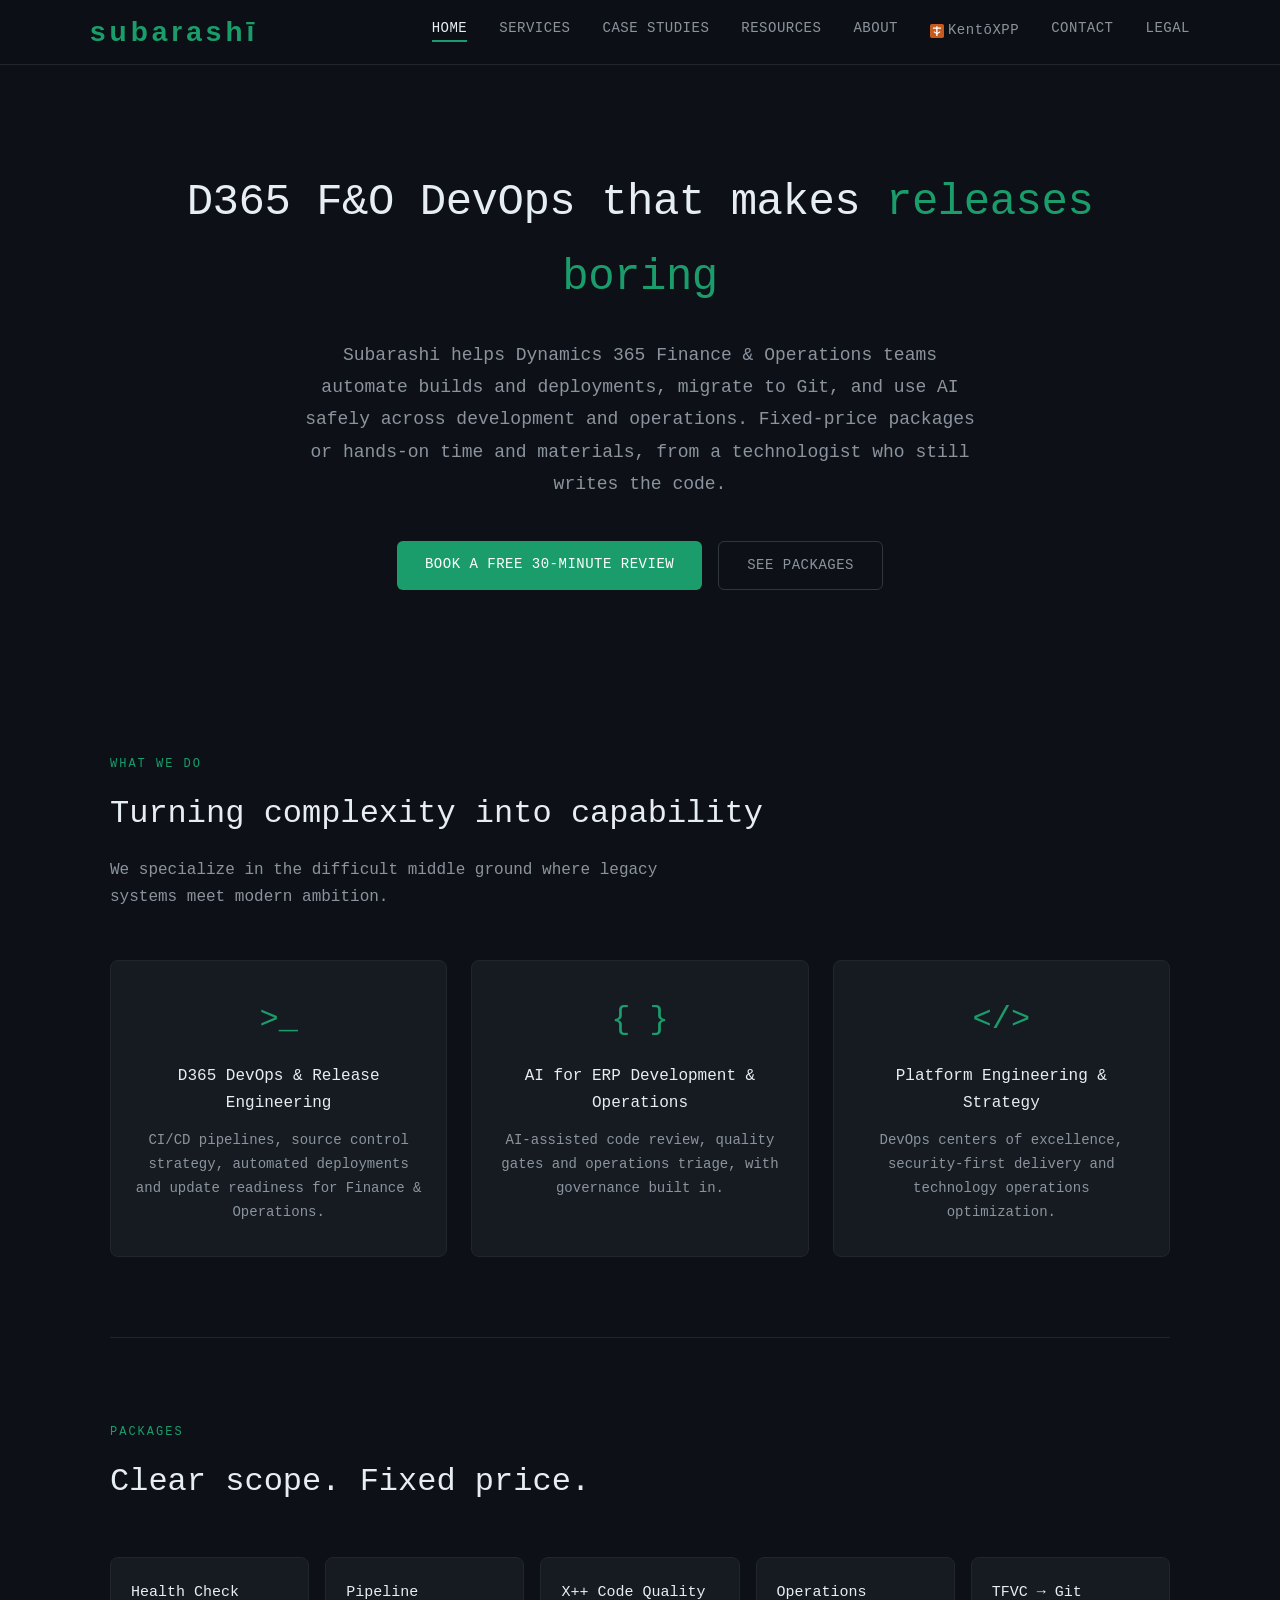
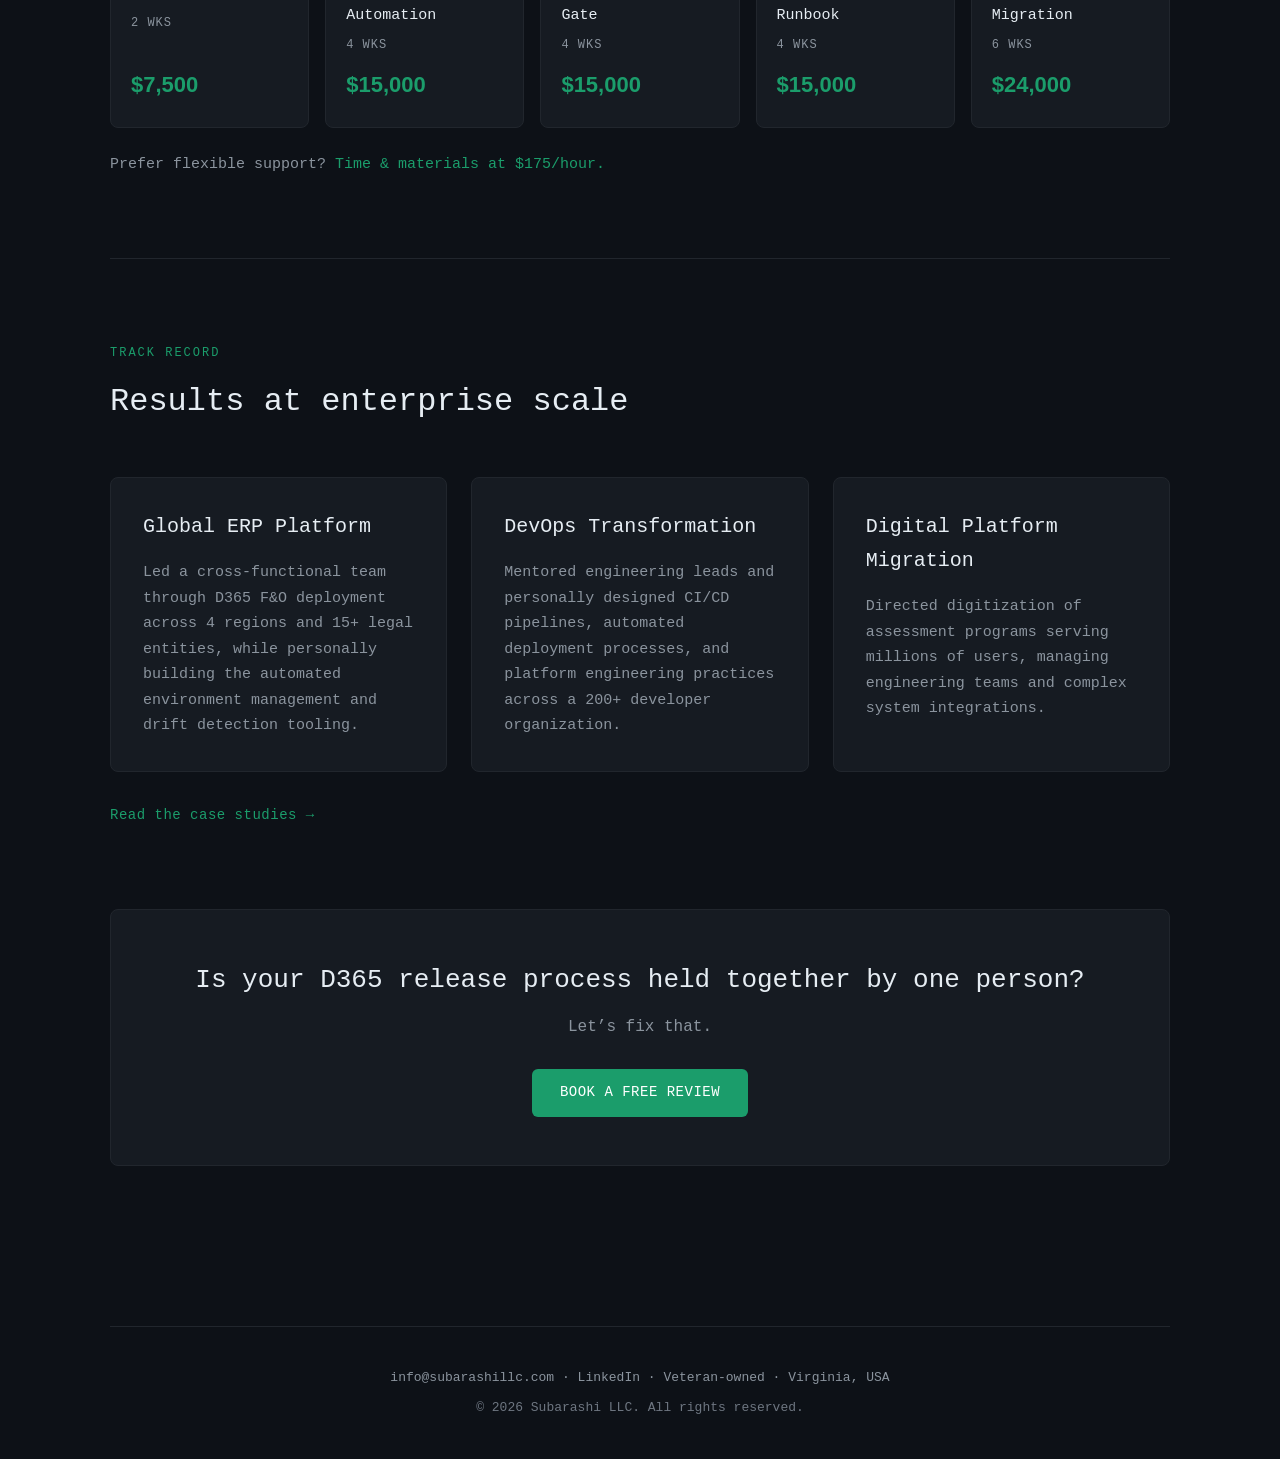
==== commit fbc9ff21: "site: SEO titles and meta, Open Graph, JSON-LD, sitemap, footer, drop sandbox link Every public page" ====
--- a/index.html
+++ b/index.html
@@ -5,11 +5,25 @@
     <meta charset="UTF-8">
     <meta name="viewport" content="width=device-width, initial-scale=1.0">
     <title>D365 F&amp;O DevOps &amp; AI Consulting | Subarashi LLC</title>
+    <meta name="description" content="Fixed-price D365 Finance &amp; Operations DevOps packages: pipeline automation, TFVC to Git migration, AI-assisted X++ code quality and operations monitoring.">
+    <link rel="canonical" href="https://subarashillc.com/">
+    <meta property="og:type" content="website">
+    <meta property="og:site_name" content="Subarashi LLC">
+    <meta property="og:url" content="https://subarashillc.com/">
+    <meta property="og:title" content="D365 F&amp;O DevOps &amp; AI Consulting | Subarashi LLC">
+    <meta property="og:description" content="Fixed-price D365 Finance &amp; Operations DevOps packages: pipeline automation, TFVC to Git migration, AI-assisted X++ code quality and operations monitoring.">
+    <meta property="og:image" content="https://subarashillc.com/images/og-card.png">
+    <meta property="og:image:width" content="1200">
+    <meta property="og:image:height" content="630">
+    <meta name="twitter:card" content="summary_large_image">
+    <meta name="twitter:title" content="D365 F&amp;O DevOps &amp; AI Consulting | Subarashi LLC">
+    <meta name="twitter:description" content="Fixed-price D365 Finance &amp; Operations DevOps packages: pipeline automation, TFVC to Git migration, AI-assisted X++ code quality and operations monitoring.">
+    <meta name="twitter:image" content="https://subarashillc.com/images/og-card.png">
+    <link rel="stylesheet" href="styles/styles.css">
     <link rel="apple-touch-icon" sizes="180x180" href="/apple-touch-icon.png">
     <link rel="icon" type="image/png" sizes="32x32" href="/favicon-32x32.png">
     <link rel="icon" type="image/png" sizes="16x16" href="/favicon-16x16.png">
     <link rel="manifest" href="/site.webmanifest">
-    <link rel="stylesheet" href="styles/styles.css">
 </head>
 <body>
     <nav class="site-nav">
@@ -134,10 +148,10 @@
         </section>
 
         <footer class="site-footer">
+            <p class="footer-meta"><a href="mailto:info@subarashillc.com">info@subarashillc.com</a> &middot; <a href="https://www.linkedin.com/in/scottheydorn/" target="_blank" rel="noopener noreferrer">LinkedIn</a> &middot; Veteran-owned &middot; Virginia, USA</p>
             <p>&copy; 2026 Subarashi LLC. All rights reserved.</p>
         </footer>
     </div>
 
-    <a href="sandbox.html" class="sandbox-link" aria-label="Sandbox"></a>
 </body>
 </html>
--- a/styles/styles.css
+++ b/styles/styles.css
@@ -653,25 +653,6 @@
     color: #6e7681;
     font-size: 13px;
     margin: 0;
-}
-
-/* ===== Sandbox Link (fixed) ===== */
-.sandbox-link {
-    position: fixed;
-    bottom: 24px;
-    right: 24px;
-    z-index: 9999;
-    width: 32px;
-    height: 32px;
-    opacity: 0.4;
-    transition: opacity 0.2s;
-    background-color: #1B9D6B;
-    -webkit-mask: url(../images/sandbox.png) center/contain no-repeat;
-    mask: url(../images/sandbox.png) center/contain no-repeat;
-}
-
-.sandbox-link:hover {
-    opacity: 0.8;
 }
 
 /* ===== Sandbox Project Content ===== */
@@ -1694,3 +1675,18 @@
     text-transform: uppercase;
     color: #6e7681 !important;
 }
+
+/* ===== Footer meta line ===== */
+.site-footer .footer-meta {
+    color: #8b949e;
+    font-size: 13px;
+    margin-bottom: 8px;
+}
+
+.site-footer .footer-meta a {
+    color: #8b949e;
+}
+
+.site-footer .footer-meta a:hover {
+    color: #1B9D6B;
+}
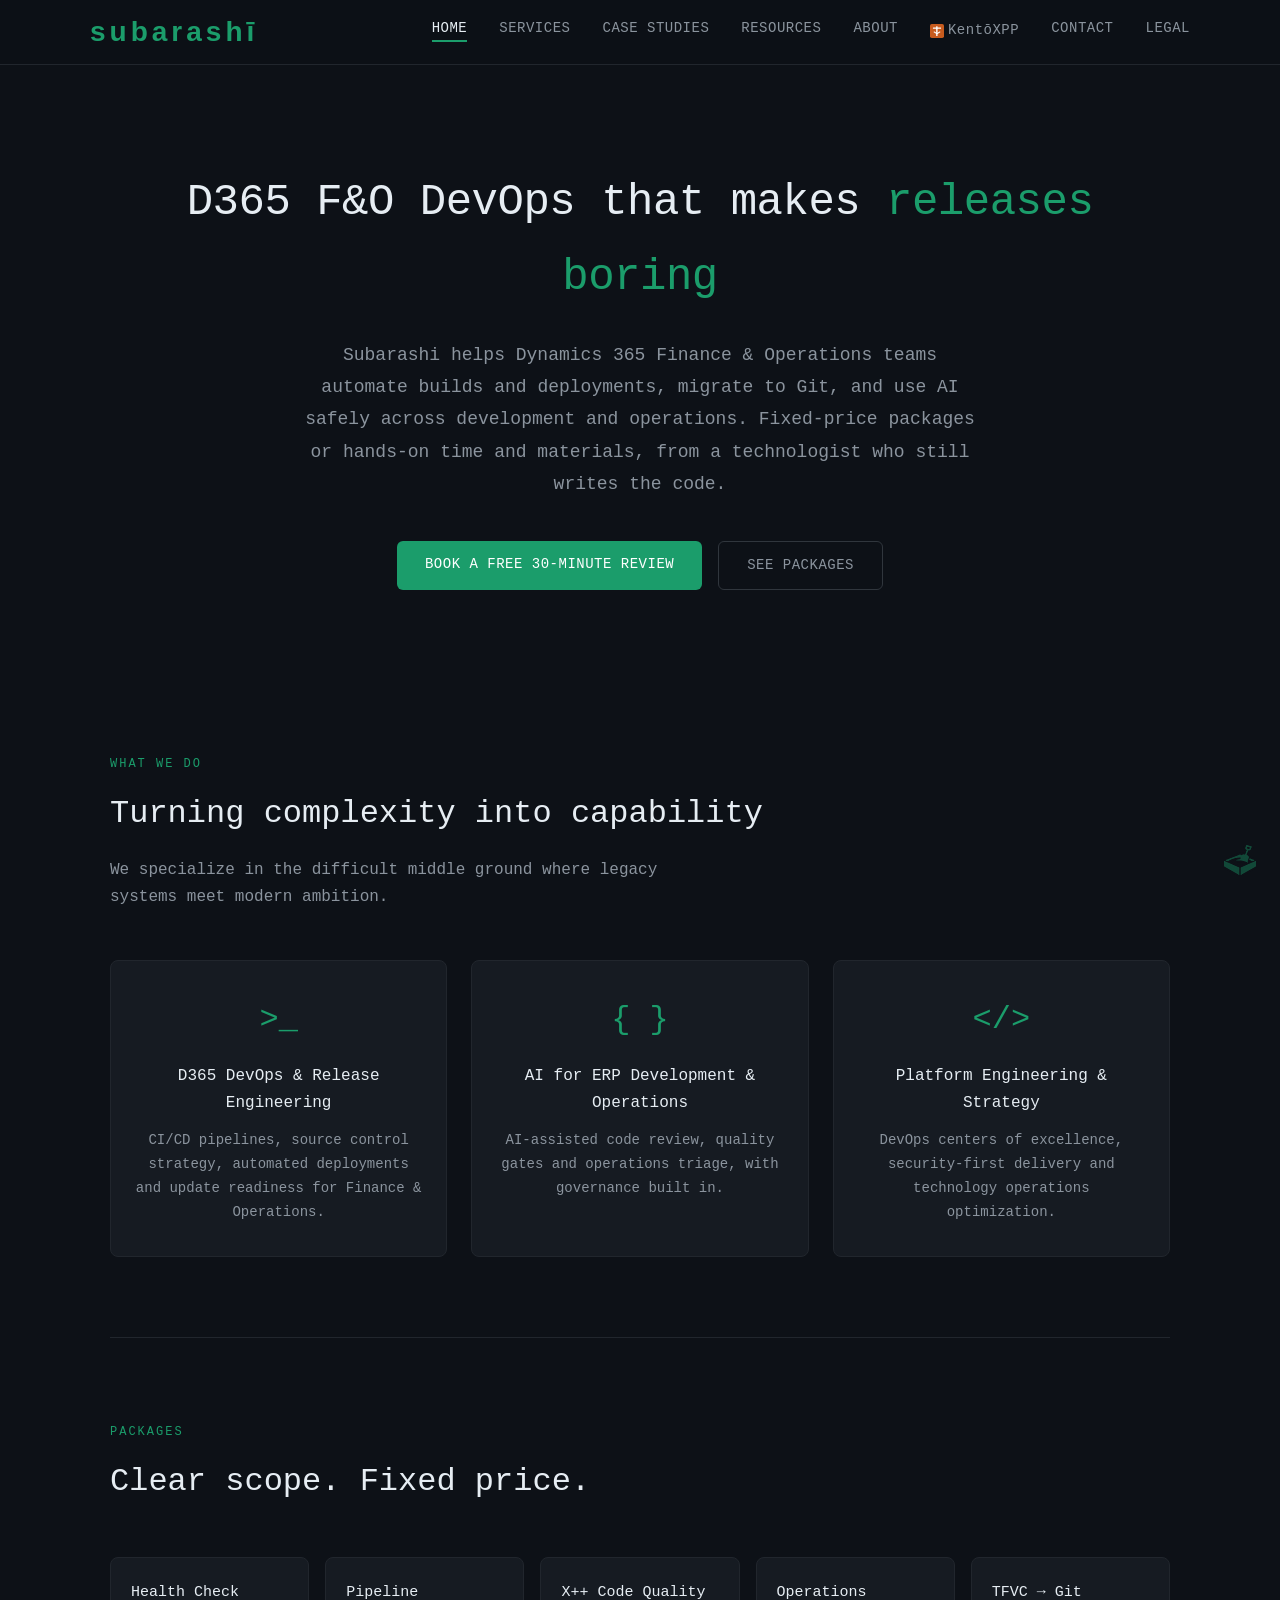
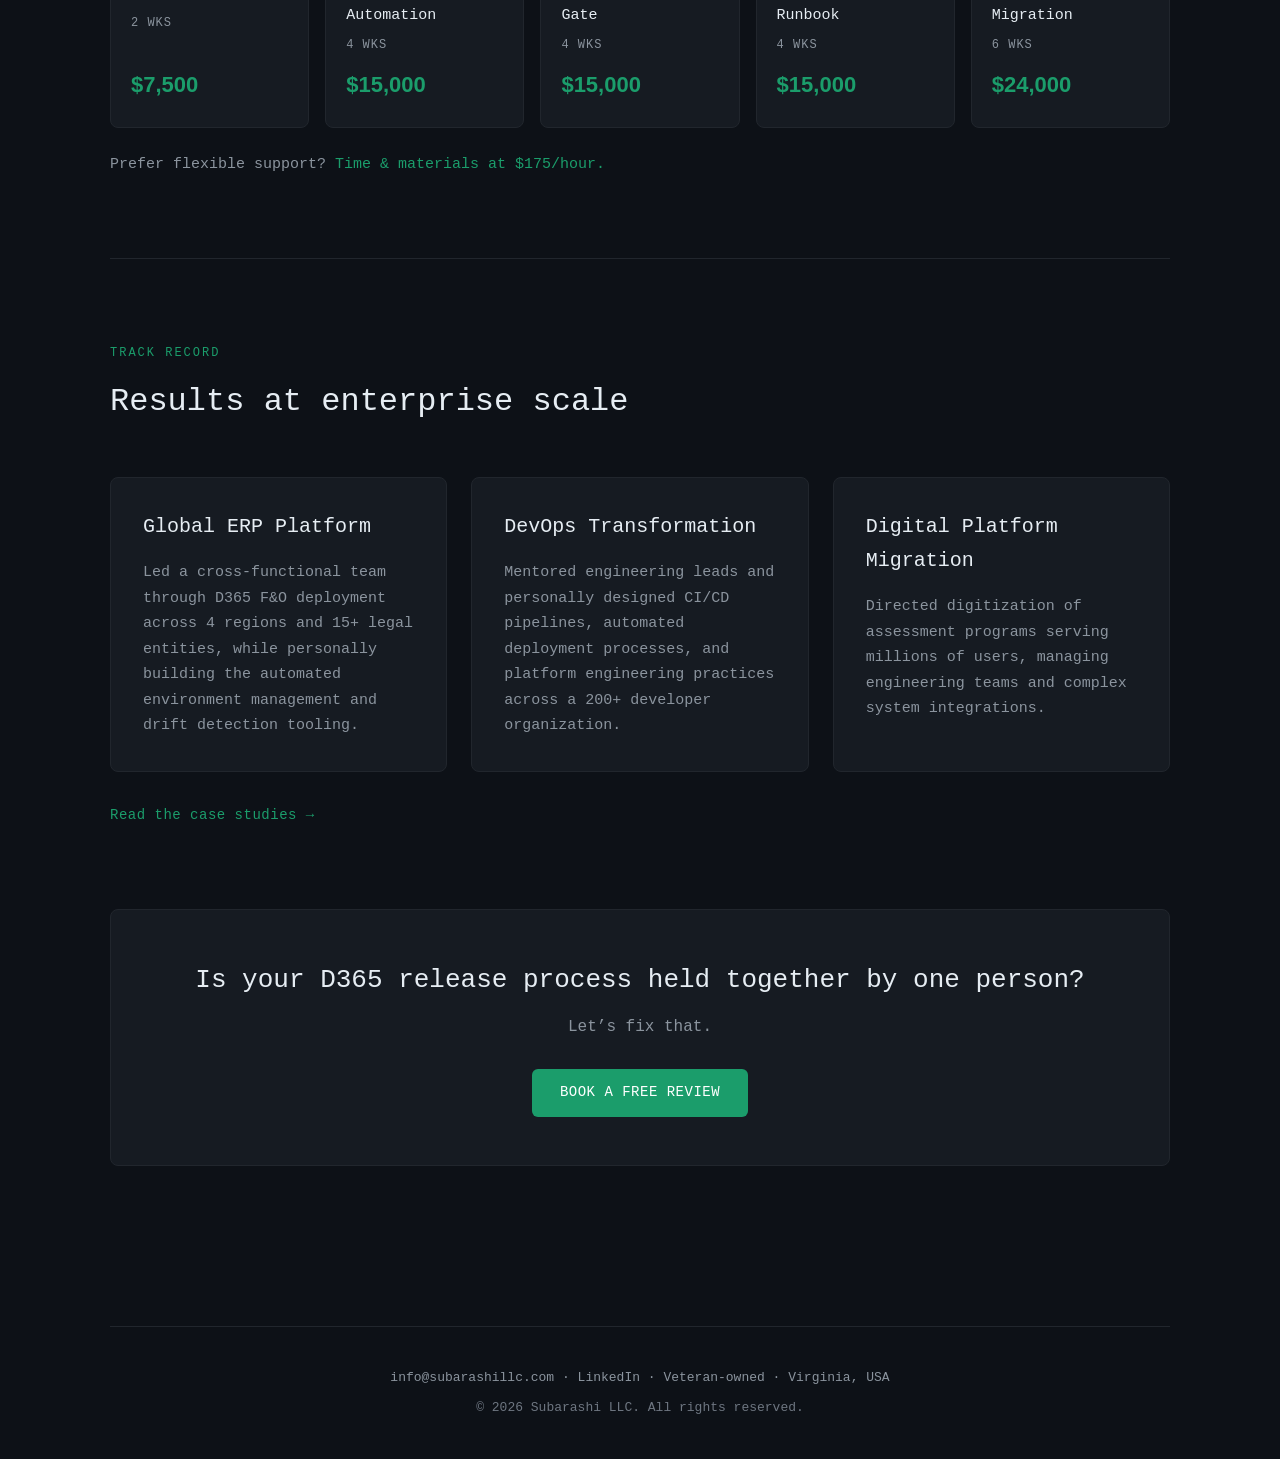
==== commit 7be10b9a: "site: restore floating sandbox link and icon on public pages Re-adds the fixed bottom-right sandbox " ====
--- a/index.html
+++ b/index.html
@@ -153,5 +153,7 @@
         </footer>
     </div>
 
+
+    <a href="sandbox.html" class="sandbox-link" aria-label="Sandbox"></a>
 </body>
 </html>
--- a/styles/styles.css
+++ b/styles/styles.css
@@ -653,6 +653,25 @@
     color: #6e7681;
     font-size: 13px;
     margin: 0;
+}
+
+/* ===== Sandbox Link ===== */
+.sandbox-link {
+    position: fixed;
+    bottom: 24px;
+    right: 24px;
+    z-index: 9999;
+    width: 32px;
+    height: 32px;
+    opacity: 0.4;
+    transition: opacity 0.2s;
+    background-color: #1B9D6B;
+    -webkit-mask: url(../images/sandbox.png) center/contain no-repeat;
+    mask: url(../images/sandbox.png) center/contain no-repeat;
+}
+
+.sandbox-link:hover {
+    opacity: 0.8;
 }
 
 /* ===== Sandbox Project Content ===== */
